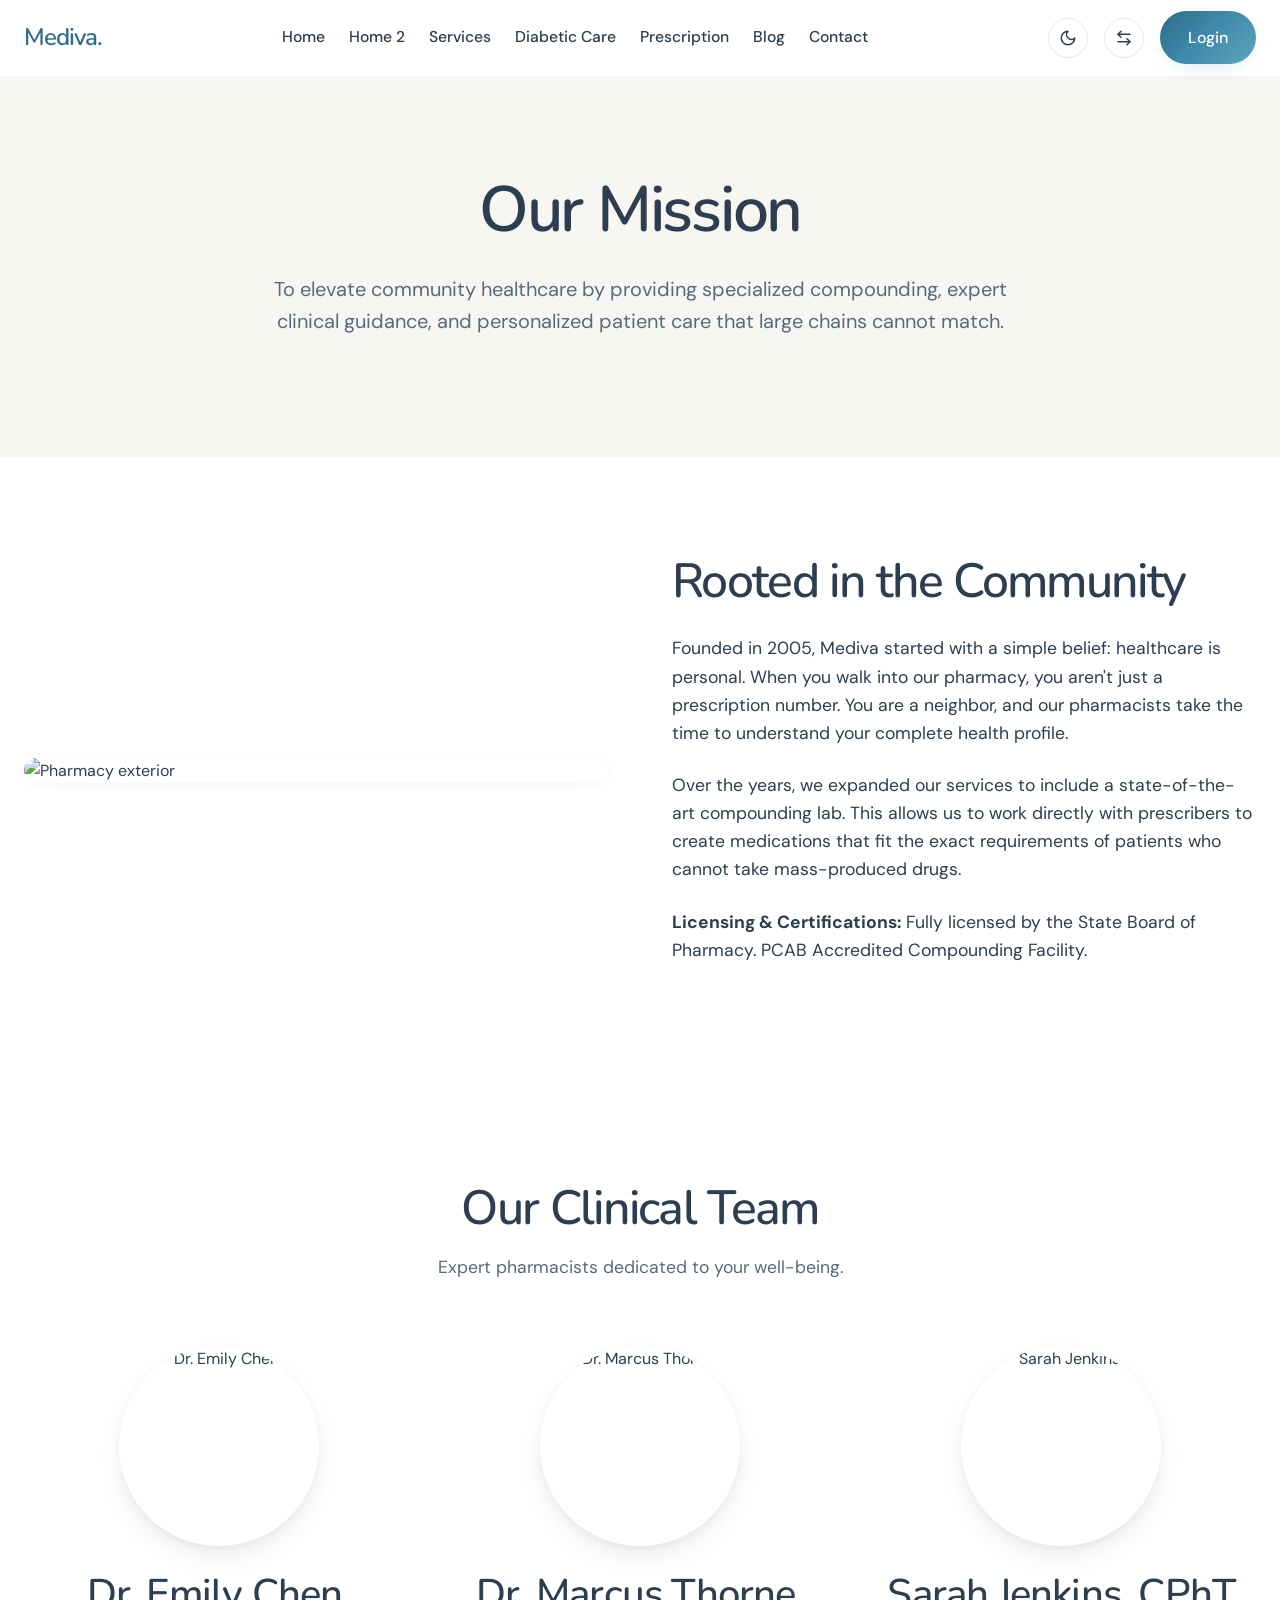
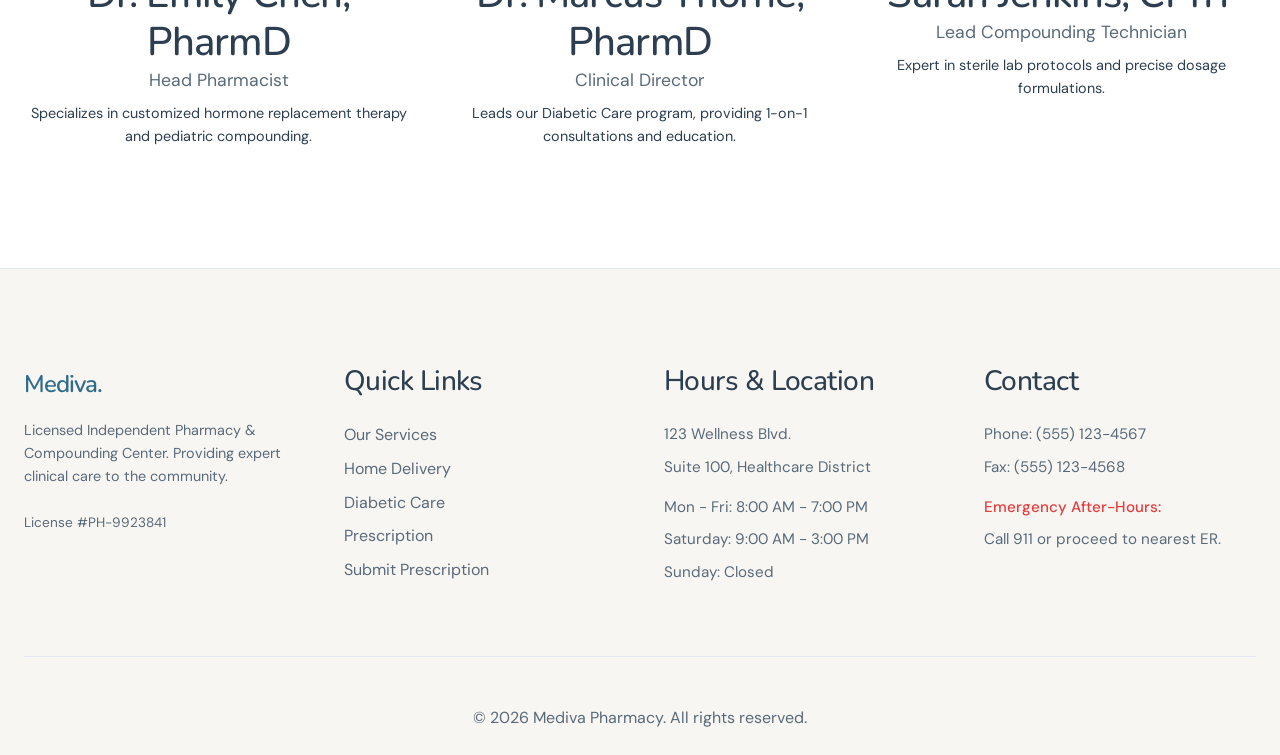
==== about.html @ 47b308e4 "first" ====
<!DOCTYPE html>
<html lang="en" dir="ltr">
<head>
  <meta charset="UTF-8">
  <meta name="viewport" content="width=device-width, initial-scale=1.0">
  <title>Mediva | About Us</title>
  <meta name="description" content="Learn about Mediva's history, our licensed compounding pharmacists, and our commitment to community healthcare.">
  
  <link rel="stylesheet" href="assets/css/style.css">
  <link rel="stylesheet" href="assets/css/rtl.css">

  <link rel="icon" type="image/png" href="assets/images/favicon.png">
</head>
<body>

  <!-- Navbar -->
  <header class="navbar">
    <div class="container nav-container">
      <a href="index.html" class="logo">Mediva.</a>
      
      <nav>
        <ul class="nav-menu">
          <li><a href="index.html" class="nav-link">Home</a></li>
          <li><a href="home2.html" class="nav-link">Home 2</a></li>
          <li><a href="services.html" class="nav-link">Services</a></li>
          <li><a href="diabetic-care.html" class="nav-link">Diabetic Care</a></li>
          <li><a href="prescription.html" class="nav-link">Prescription</a></li>
          <li><a href="blog.html" class="nav-link">Blog</a></li>
          <li><a href="contact.html" class="nav-link">Contact</a></li>
        </ul>
      </nav>

      <div class="nav-actions">
        <button class="icon-btn theme-toggle" aria-label="Toggle dark mode"></button>
        <button class="icon-btn rtl-toggle" aria-label="Toggle RTL direction">
          <svg xmlns="http://www.w3.org/2000/svg" width="24" height="24" viewBox="0 0 24 24" fill="none" stroke="currentColor" stroke-width="2" stroke-linecap="round" stroke-linejoin="round" class="lucide lucide-arrow-left-right"><path d="M8 3 4 7l4 4"/><path d="M4 7h16"/><path d="m16 21 4-4-4-4"/><path d="M20 17H4"/></svg>
        </button>
        <a href="login.html" class="btn btn-primary">Login</a>
      </div>
      
      <button class="hamburger" aria-label="Open menu">
        <span></span><span></span><span></span>
      </button>
    </div>
  </header>

  <!-- Hamburger Drawer -->
  <div class="drawer-overlay"></div>
  <aside class="drawer">
    <div class="drawer-header">
      <span class="logo">Mediva.</span>
      <button class="close-drawer" aria-label="Close menu">&times;</button>
    </div>

    <ul class="drawer-menu">
      <li><a href="index.html">Home</a></li>
      <li><a href="home2.html">Home 2</a></li>
      <li><a href="services.html">Services</a></li>
      <li><a href="diabetic-care.html">Diabetic Care</a></li>
      <li><a href="prescription.html">Prescription</a></li>
      <li><a href="blog.html">Blog</a></li>
      <li><a href="contact.html">Contact</a></li>
    </ul>

    <div class="drawer-actions">
      <a href="login.html" class="btn btn-primary" style="width: 100%;">Login</a>
      <div class="drawer-toggles" style="justify-content: center;">
        <button class="icon-btn theme-toggle" aria-label="Toggle dark mode"></button>
        <button class="icon-btn rtl-toggle" aria-label="Toggle RTL direction">
          <svg xmlns="http://www.w3.org/2000/svg" width="24" height="24" viewBox="0 0 24 24" fill="none"
            stroke="currentColor" stroke-width="2" stroke-linecap="round" stroke-linejoin="round"
            class="lucide lucide-arrow-left-right">
            <path d="M8 3 4 7l4 4" />
            <path d="M4 7h16" />
            <path d="m16 21 4-4-4-4" />
            <path d="M20 17H4" />
          </svg>
        </button>
      </div>
    </div>
  </aside>

  <!-- Main Content -->
  <main>
    <!-- Hero -->
    <section style="background-color: var(--surface-color);">
      <div class="container text-center" style="max-width: 800px; margin: 0 auto; text-align: center;">
        <h1 style="margin-bottom: 1.5rem;">Our Mission</h1>
        <p style="font-size: var(--text-lead); color: var(--text-secondary);">To elevate community healthcare by providing specialized compounding, expert clinical guidance, and personalized patient care that large chains cannot match.</p>
      </div>
    </section>

    <!-- Story -->
    <section class="container">
      <div style="display: grid; grid-template-columns: repeat(auto-fit, minmax(300px, 1fr)); gap: 4rem; align-items: center;">
        <img src="https://images.unsplash.com/photo-1585435557343-3b092031a831?ixlib=rb-4.0.3&auto=format&fit=crop&w=800&q=80" alt="Pharmacy exterior" style="border-radius: var(--border-radius); box-shadow: var(--shadow-soft);">
        <div>
          <h2 style="margin-bottom: 1.5rem;">Rooted in the Community</h2>
          <p>Founded in 2005, Mediva started with a simple belief: healthcare is personal. When you walk into our pharmacy, you aren't just a prescription number. You are a neighbor, and our pharmacists take the time to understand your complete health profile.</p>
          <p>Over the years, we expanded our services to include a state-of-the-art compounding lab. This allows us to work directly with prescribers to create medications that fit the exact requirements of patients who cannot take mass-produced drugs.</p>
          <p><strong>Licensing & Certifications:</strong> Fully licensed by the State Board of Pharmacy. PCAB Accredited Compounding Facility.</p>
        </div>
      </div>
    </section>

    <!-- Team -->
    <section class="container">
      <div class="section-header">
        <h2>Our Clinical Team</h2>
        <p>Expert pharmacists dedicated to your well-being.</p>
      </div>
      
      <div style="display: grid; grid-template-columns: repeat(auto-fit, minmax(250px, 1fr)); gap: 2rem;">
        <div style="text-align: center;">
          <img src="https://images.unsplash.com/photo-1559839734-2b71ea197ec2?ixlib=rb-4.0.3&auto=format&fit=crop&w=400&h=400&q=80" alt="Dr. Emily Chen" style="border-radius: 50%; width: 200px; height: 200px; object-fit: cover; margin: 0 auto 1.5rem; box-shadow: var(--shadow-soft);">
          <h3>Dr. Emily Chen, PharmD</h3>
          <p style="color: var(--text-secondary); margin-bottom: 0.5rem;">Head Pharmacist</p>
          <p style="font-size: 0.9rem;">Specializes in customized hormone replacement therapy and pediatric compounding.</p>
        </div>
        <div style="text-align: center;">
          <img src="https://images.unsplash.com/photo-1622253692010-333f2da6031d?ixlib=rb-4.0.3&auto=format&fit=crop&w=400&h=400&q=80" alt="Dr. Marcus Thorne" style="border-radius: 50%; width: 200px; height: 200px; object-fit: cover; margin: 0 auto 1.5rem; box-shadow: var(--shadow-soft);">
          <h3>Dr. Marcus Thorne, PharmD</h3>
          <p style="color: var(--text-secondary); margin-bottom: 0.5rem;">Clinical Director</p>
          <p style="font-size: 0.9rem;">Leads our Diabetic Care program, providing 1-on-1 consultations and education.</p>
        </div>
        <div style="text-align: center;">
          <img src="https://images.unsplash.com/photo-1594824436998-d70d2446a489?ixlib=rb-4.0.3&auto=format&fit=crop&w=400&h=400&q=80" alt="Sarah Jenkins" style="border-radius: 50%; width: 200px; height: 200px; object-fit: cover; margin: 0 auto 1.5rem; box-shadow: var(--shadow-soft);">
          <h3>Sarah Jenkins, CPhT</h3>
          <p style="color: var(--text-secondary); margin-bottom: 0.5rem;">Lead Compounding Technician</p>
          <p style="font-size: 0.9rem;">Expert in sterile lab protocols and precise dosage formulations.</p>
        </div>
      </div>
    </section>
  </main>

  <!-- Footer -->
  <footer class="footer">
    <div class="container">
      <div class="footer-grid">
        <div class="footer-col">
          <a href="index.html" class="logo" style="display: block; margin-bottom: 1rem;">Mediva.</a>
          <p style="font-size: 0.9rem; color: var(--text-secondary);">Licensed Independent Pharmacy & Compounding Center. Providing expert clinical care to the community.</p>
          <p style="font-size: 0.85rem; margin-top: 1rem; color: var(--text-secondary);">License #PH-9923841</p>
        </div>
        <div class="footer-col">
          <h4>Quick Links</h4>
          <ul class="footer-links">
            <li><a href="services.html">Our Services</a></li>
            <li><a href="prescription.html#delivery">Home Delivery</a></li>
            <li><a href="diabetic-care.html">Diabetic Care</a></li>
      <li><a href="prescription.html">Prescription</a></li>
            <li><a href="prescription.html">Submit Prescription</a></li>
          </ul>
        </div>
        <div class="footer-col">
          <h4>Hours & Location</h4>
          <ul class="footer-links" style="color: var(--text-secondary); font-size: 0.95rem;">
            <li>123 Wellness Blvd.</li>
            <li>Suite 100, Healthcare District</li>
            <li style="margin-top: 1rem;">Mon - Fri: 8:00 AM - 7:00 PM</li>
            <li>Saturday: 9:00 AM - 3:00 PM</li>
            <li>Sunday: Closed</li>
          </ul>
        </div>
        <div class="footer-col">
          <h4>Contact</h4>
          <ul class="footer-links" style="color: var(--text-secondary); font-size: 0.95rem;">
            <li>Phone: (555) 123-4567</li>
            <li>Fax: (555) 123-4568</li>
            <li style="margin-top: 1rem; color: var(--error-color); font-weight: 500;">Emergency After-Hours:</li>
            <li>Call 911 or proceed to nearest ER.</li>
          </ul>
        </div>
      </div>
      <div class="footer-bottom">
        &copy; 2026 Mediva Pharmacy. All rights reserved.
      </div>
    </div>
  </footer>

  <script src="assets/js/main.js"></script>
</body>
</html>
---- assets/css/style.css ----
@import url('https://fonts.googleapis.com/css2?family=DM+Sans:opsz,wght@9..40,400;9..40,430;9..40,500&family=Nunito:wght@400;500;520;540;580&display=swap');

:root {
  /* Colors - Soft Pastel Clinical */
  --primary-color: #2F6B8A; /* Muted Trust Blue */
  --primary-hover: #22516A;
  --secondary-color: #F8F6F2; /* Warm Off-White / Cream */
  --accent-color: #DE7B6B; /* Coral Accent */
  --accent-hover: #C56557;
  
  --bg-color: #FFFFFF;
  --surface-color: #F8F6F2;
  --text-primary: #2C3E50;
  --text-secondary: #596A7A;
  --border-color: #E2E8F0;
  
  --success-color: #38A169;
  --error-color: #E53E3E;

  /* Typography */
  --font-heading: 'Nunito', sans-serif;
  --font-body: 'DM Sans', sans-serif;
  
  --text-h1: 4.5rem;
  --text-h2: 3.5rem;
  --text-h3: 2.5rem;
  --text-h4: 1.75rem;
  --text-body: 1.1rem;
  --text-lead: 1.25rem;
  --text-small: 0.875rem;

  --weight-h1: 580;
  --weight-h2: 540;
  --weight-h3: 520;
  --weight-h4: 500;
  --weight-body: 400;
  --weight-bold: 500;

  /* Spacing */
  --spacing-1: 0.25rem; /* 4px */
  --spacing-2: 0.5rem;  /* 8px */
  --spacing-3: 1rem;    /* 16px */
  --spacing-4: 1.5rem;  /* 24px */
  --spacing-5: 2rem;    /* 32px */
  --spacing-6: 3rem;    /* 48px */
  --spacing-8: 4rem;    /* 64px */
  --spacing-12: 6rem;   /* 96px */

  /* UI Elements */
  --border-radius: 16px; /* Soft radius */
  --shadow-soft: 0 4px 24px rgba(47, 107, 138, 0.08);
  --shadow-hover: 0 8px 32px rgba(47, 107, 138, 0.12);
  --transition: all 0.3s ease;
}

/* Dark Mode */
[data-theme="dark"] {
  --bg-color: #121A22; /* Deep Desaturated Navy */
  --surface-color: #1B2633;
  --text-primary: #E2E8F0;
  --text-secondary: #94A3B8;
  --border-color: #2D3748;
  --shadow-soft: 0 4px 24px rgba(0, 0, 0, 0.2);
  --shadow-hover: 0 8px 32px rgba(0, 0, 0, 0.4);
}

/* Base Styles */
* {
  margin: 0;
  padding: 0;
  box-sizing: border-box;
}

body {
  font-family: var(--font-body);
  background-color: var(--bg-color);
  color: var(--text-primary);
  line-height: 1.6;
  font-weight: var(--weight-body);
  transition: background-color 0.3s ease, color 0.3s ease;
  overflow-x: hidden;
}

h1, h2, h3, h4, h5, h6 {
  font-family: var(--font-heading);
  color: var(--text-primary);
  line-height: 1.2;
  letter-spacing: -0.02em;
}

h1 { font-size: var(--text-h1); font-weight: var(--weight-h1); }
h2 { font-size: var(--text-h2); font-weight: var(--weight-h2); }
h3 { font-size: var(--text-h3); font-weight: var(--weight-h3); }
h4 { font-size: var(--text-h4); font-weight: var(--weight-h4); }

p { font-size: var(--text-body); margin-bottom: var(--spacing-4); }
a { color: var(--primary-color); text-decoration: none; transition: var(--transition); }
a:hover { color: var(--primary-hover); }

img { max-width: 100%; height: auto; display: block; border-radius: var(--border-radius); }

/* Layout & Containers */
.container {
  max-width: 1280px;
  margin: 0 auto;
  padding-inline: var(--spacing-4);
}

section {
  padding: var(--spacing-12) 0;
}

.surface-band {
  background-color: var(--surface-color);
}

/* Section Headings */
.section-header {
  text-align: center;
  margin-bottom: var(--spacing-8);
  max-width: 800px;
  margin-inline: auto;
}

.section-header h2 { margin-bottom: var(--spacing-3); }
.section-header p { color: var(--text-secondary); text-align: center; }

/* Buttons */
.btn {
  display: inline-flex;
  align-items: center;
  justify-content: center;
  padding: 0.75rem 1.5rem;
  border-radius: var(--border-radius);
  font-family: var(--font-body);
  font-weight: var(--weight-bold);
  font-size: 1rem;
  cursor: pointer;
  transition: var(--transition);
  border: none;
  gap: 0.5rem;
  text-decoration: none;
}

.btn-primary {
  background-color: var(--primary-color);
  color: #FFFFFF;
}
.btn-primary:hover {
  background-color: var(--primary-hover);
  color: #FFFFFF;
  transform: translateY(-2px);
}

.btn-accent {
  background-color: var(--accent-color);
  color: #FFFFFF;
}
.btn-accent:hover {
  background-color: var(--accent-hover);
  color: #FFFFFF;
  transform: translateY(-2px);
}

.btn-outline {
  background-color: transparent;
  color: var(--primary-color);
  border: 2px solid var(--primary-color);
}
.btn-outline:hover {
  background-color: var(--primary-color);
  color: #FFFFFF;
}

/* Navbar */
.navbar {
  position: fixed;
  top: 0;
  left: 0;
  right: 0;
  height: 80px;
  background-color: rgba(255, 255, 255, 0.9);
  backdrop-filter: blur(10px);
  z-index: 1000;
  border-bottom: 1px solid var(--border-color);
  transition: var(--transition);
}

[data-theme="dark"] .navbar {
  background-color: rgba(18, 26, 34, 0.9);
}

.nav-container {
  display: flex;
  justify-content: space-between;
  align-items: center;
  height: 100%;
}

.logo {
  font-family: var(--font-heading);
  font-size: 1.5rem;
  font-weight: var(--weight-h1);
  color: var(--primary-color);
}

.nav-menu {
  display: flex;
  align-items: center;
  gap: var(--spacing-4);
  list-style: none;
}

.nav-link {
  color: var(--text-primary);
  font-weight: 500;
}
.nav-link.active, .nav-link:hover {
  color: var(--primary-color);
}

.nav-actions {
  display: flex;
  align-items: center;
  gap: var(--spacing-3);
}

.icon-btn {
  background: none;
  border: none;
  color: var(--text-primary);
  font-size: 1.25rem;
  cursor: pointer;
  padding: 0.5rem;
  display: flex;
  align-items: center;
  justify-content: center;
  border-radius: 50%;
  transition: var(--transition);
}
.icon-btn:hover {
  background-color: var(--surface-color);
}

.hamburger {
  display: none;
  flex-direction: column;
  gap: 5px;
  cursor: pointer;
  background: none;
  border: none;
  padding: 0.5rem;
}
.hamburger span {
  width: 25px;
  height: 3px;
  background-color: var(--text-primary);
  transition: var(--transition);
}

/* Hamburger Drawer Overlay */
.drawer-overlay {
  position: fixed;
  top: 0;
  left: 0;
  right: 0;
  bottom: 0;
  background: rgba(0, 0, 0, 0.5);
  z-index: 1001;
  opacity: 0;
  visibility: hidden;
  transition: var(--transition);
}

.drawer {
  position: fixed;
  top: 0;
  right: -100%;
  width: 320px;
  height: 100vh;
  background-color: var(--bg-color);
  z-index: 1002;
  transition: right 0.3s ease;
  padding: var(--spacing-6) var(--spacing-4);
  display: flex;
  flex-direction: column;
  overflow-y: auto;
}

.drawer.open { right: 0; }
.drawer-overlay.open { opacity: 1; visibility: visible; }
.drawer-header {
  display: flex;
  justify-content: space-between;
  align-items: center;
  margin-bottom: var(--spacing-6);
}
.close-drawer {
  background: none;
  border: none;
  font-size: 1.5rem;
  color: var(--text-primary);
  cursor: pointer;
}

.drawer-menu {
  list-style: none;
  display: flex;
  flex-direction: column;
  gap: var(--spacing-2);
  margin-bottom: var(--spacing-6);
}
.drawer-menu li a {
  display: block;
  padding: var(--spacing-3) 0;
  font-size: 1.1rem;
  font-weight: 500;
  color: var(--text-primary);
  transition: var(--transition);
}
.drawer-menu li a.active {
  color: var(--primary-color);
  font-weight: 600;
  padding-inline-start: var(--spacing-3);
  border-inline-start: 3px solid var(--primary-color);
}
.drawer-actions {
  display: flex;
  flex-direction: column;
  gap: var(--spacing-3);
  margin-top: auto;
}
.drawer-toggles {
  display: flex;
  gap: var(--spacing-2);
  margin-bottom: var(--spacing-4);
}

/* Cards */
.card-grid {
  display: grid;
  grid-template-columns: repeat(auto-fit, minmax(280px, 1fr));
  gap: var(--spacing-6);
}

.card {
  background-color: var(--surface-color);
  border-radius: var(--border-radius);
  padding: var(--spacing-6);
  display: flex;
  flex-direction: column;
  align-items: center;
  text-align: center;
  box-shadow: var(--shadow-soft);
  transition: var(--transition);
  height: 100%;
}
.card:hover {
  box-shadow: var(--shadow-hover);
  transform: translateY(-5px);
}
.card-icon {
  font-size: 3rem;
  color: var(--primary-color);
  margin-bottom: var(--spacing-4);
}
.card h3 { margin-bottom: var(--spacing-2); }
.card p { flex-grow: 1; color: var(--text-secondary); }

/* Forms */
.form-group { margin-bottom: var(--spacing-4); }
.form-label {
  display: block;
  margin-bottom: var(--spacing-2);
  font-weight: 500;
}
.form-control {
  width: 100%;
  padding: 0.75rem 1rem;
  border: 1px solid var(--border-color);
  border-radius: var(--border-radius);
  background-color: var(--bg-color);
  color: var(--text-primary);
  font-family: var(--font-body);
  transition: var(--transition);
}
.form-control:focus {
  outline: none;
  border-color: var(--primary-color);
  box-shadow: 0 0 0 3px rgba(47, 107, 138, 0.1);
}
.form-error {
  color: var(--error-color);
  font-size: 0.875rem;
  margin-top: 0.25rem;
  display: none;
}
.form-control.error { border-color: var(--error-color); }
.form-control.error + .form-error { display: block; }
.form-control.success { border-color: var(--success-color); }

/* Main Content Adjust for fixed nav */
main { padding-top: 80px; }

/* Footer */
.footer {
  background-color: var(--surface-color);
  padding: var(--spacing-12) 0 var(--spacing-4);
  border-top: 1px solid var(--border-color);
}
.footer-grid {
  display: grid;
  grid-template-columns: repeat(auto-fit, minmax(200px, 1fr));
  gap: var(--spacing-6);
  margin-bottom: var(--spacing-8);
}
.footer-col h4 { margin-bottom: var(--spacing-4); }
.footer-links { list-style: none; }
.footer-links li { margin-bottom: var(--spacing-2); }
.footer-links a { color: var(--text-secondary); }
.footer-links a:hover { color: var(--primary-color); }
.footer-bottom {
  text-align: center;
  padding-top: var(--spacing-6);
  border-top: 1px solid var(--border-color);
  color: var(--text-secondary);
}

/* Auth Layout */
.auth-page {
  display: flex;
  align-items: center;
  justify-content: center;
  min-height: 100vh;
  padding: var(--spacing-4);
  background-color: var(--surface-color);
}
.auth-container {
  background-color: var(--bg-color);
  padding: var(--spacing-8);
  border-radius: var(--border-radius);
  box-shadow: var(--shadow-soft);
  width: 100%;
  max-width: 480px;
  text-align: center;
}
.auth-container h1 { margin-bottom: var(--spacing-6); }
.social-login { margin-top: var(--spacing-6); display: flex; flex-direction: column; gap: var(--spacing-3); }

/* Specific Components */
.hero-section {
  min-height: 80vh;
  display: flex;
  align-items: center;
  position: relative;
  overflow: hidden;
}
.hero-content {
  max-width: 600px;
  z-index: 10;
  position: relative;
  margin-inline: auto;
  text-align: center;
}
.hero-content h1 {
  margin-bottom: var(--spacing-4);
  animation: slideUp 0.8s ease backwards;
}
.hero-content p {
  font-size: var(--text-lead);
  color: var(--text-secondary);
  animation: slideUp 0.8s ease 0.2s backwards;
}
.hero-actions {
  display: flex;
  gap: var(--spacing-4);
  margin-top: var(--spacing-6);
  animation: slideUp 0.8s ease 0.4s backwards;
  justify-content: center;
}
.hero-image {
  position: absolute;
  right: 0;
  top: 0;
  width: 100%;
  height: 100%;
  object-fit: cover;
  opacity: 0.15;
  mask-image: none;
  -webkit-mask-image: none;
}

.about-grid {
  display: grid;
  grid-template-columns: repeat(auto-fit, minmax(300px, 1fr));
  gap: 4rem;
  align-items: center;
}
.about-text {
  text-align: center;
  max-width: 680px;
  margin-inline: auto;
}

@keyframes slideUp {
  from { transform: translateY(30px); opacity: 0; }
  to { transform: translateY(0); opacity: 1; }
}

/* Responsive Breakpoints */
@media (max-width: 1440px) {
  :root {
    --text-h1: 4rem;
    --text-h2: 3rem;
  }
}

@media (max-width: 1024px) {
  :root {
    --text-h1: 3.5rem;
    --text-h2: 2.5rem;
  }
  .nav-menu, .nav-actions { display: none; }
  .hamburger { display: flex; }
  .footer-grid { grid-template-columns: repeat(2, 1fr); }
}

@media (max-width: 768px) {
  :root {
    --text-h1: 2.5rem;
    --text-h2: 2rem;
    --spacing-12: 4rem;
  }
  .hero-section {
    flex-direction: column;
    min-height: auto;
    padding-bottom: var(--spacing-8);
  }
  .hero-image {
    position: relative;
    width: 100%;
    height: auto;
    aspect-ratio: 16/9;
    opacity: 1;
    margin-top: var(--spacing-6);
    border-radius: var(--radius-lg);
    box-shadow: var(--shadow-md);
  }
  .hero-actions { flex-direction: column; width: 100%; }
  .hero-actions .btn { width: 100%; }
  .footer-grid { grid-template-columns: 1fr; text-align: center; }

  /* About section stacked ordering: text first, image below */
  .about-grid {
    grid-template-columns: 1fr;
    gap: var(--spacing-6);
  }
  .about-image {
    order: 2;
  }
  .about-text {
    order: 1;
  }
}

@media (max-width: 360px) {
  .drawer { width: 100%; }
}

/* ==========================================================================
   PREMIUM LAYER
   Refined tokens, depth, motion and interactive components.
   ========================================================================== */

:root {
  --primary-soft: rgba(47, 107, 138, 0.08);
  --primary-glow: rgba(47, 107, 138, 0.18);
  --accent-soft: rgba(222, 123, 107, 0.12);

  --gradient-brand: linear-gradient(135deg, #2F6B8A 0%, #3E88A8 45%, #5AA6C0 100%);
  --gradient-accent: linear-gradient(135deg, #DE7B6B 0%, #E9A18F 100%);
  --gradient-sheen: linear-gradient(120deg, rgba(255,255,255,0) 25%, rgba(255,255,255,0.35) 50%, rgba(255,255,255,0) 75%);

  --shadow-xs: 0 1px 2px rgba(16, 34, 46, 0.04);
  --shadow-sm: 0 2px 8px rgba(16, 34, 46, 0.05), 0 1px 2px rgba(16, 34, 46, 0.04);
  --shadow-md: 0 12px 32px -12px rgba(16, 34, 46, 0.16), 0 2px 8px rgba(16, 34, 46, 0.04);
  --shadow-lg: 0 32px 64px -24px rgba(16, 34, 46, 0.24), 0 4px 12px rgba(16, 34, 46, 0.05);
  --shadow-ring: inset 0 0 0 1px rgba(16, 34, 46, 0.06);

  --radius-sm: 10px;
  --radius-md: 16px;
  --radius-lg: 24px;
  --radius-xl: 32px;

  --ease-out: cubic-bezier(0.16, 1, 0.3, 1);
  --ease-soft: cubic-bezier(0.4, 0, 0.2, 1);

  --shadow-soft: var(--shadow-md);
  --shadow-hover: var(--shadow-lg);
}

[data-theme="dark"] {
  --primary-color: #6FB4D4;
  --primary-hover: #8CC7E2;
  --primary-soft: rgba(111, 180, 212, 0.10);
  --primary-glow: rgba(111, 180, 212, 0.22);
  --accent-color: #EE9382;
  --accent-hover: #F3AC9E;
  --accent-soft: rgba(238, 147, 130, 0.14);
  --gradient-brand: linear-gradient(135deg, #1D4A63 0%, #2F6B8A 50%, #3E88A8 100%);
  --shadow-xs: 0 1px 2px rgba(0, 0, 0, 0.3);
  --shadow-sm: 0 2px 8px rgba(0, 0, 0, 0.35);
  --shadow-md: 0 12px 32px -12px rgba(0, 0, 0, 0.6), 0 2px 8px rgba(0, 0, 0, 0.3);
  --shadow-lg: 0 32px 64px -24px rgba(0, 0, 0, 0.75), 0 4px 12px rgba(0, 0, 0, 0.35);
  --shadow-ring: inset 0 0 0 1px rgba(255, 255, 255, 0.06);
}

html { scroll-behavior: smooth; scroll-padding-top: 100px; }

body {
  -webkit-font-smoothing: antialiased;
  -moz-osx-font-smoothing: grayscale;
  text-rendering: optimizeLegibility;
}

h1, h2 { letter-spacing: -0.035em; }
h3, h4 { letter-spacing: -0.02em; }

::selection { background: var(--primary-color); color: #fff; }

:focus-visible {
  outline: 2px solid var(--primary-color);
  outline-offset: 3px;
  border-radius: 4px;
}

/* Eyebrow label above headings */
.eyebrow {
  display: inline-flex;
  align-items: center;
  gap: 0.5rem;
  padding: 0.4rem 0.9rem;
  border-radius: 999px;
  background: var(--primary-soft);
  color: var(--primary-color);
  font-size: 0.8rem;
  font-weight: 600;
  letter-spacing: 0.08em;
  text-transform: uppercase;
  margin-bottom: var(--spacing-4);
}
.eyebrow::before {
  content: '';
  width: 6px;
  height: 6px;
  border-radius: 50%;
  background: currentColor;
}

/* Premium buttons */
.btn {
  position: relative;
  overflow: hidden;
  border-radius: 999px;
  padding: 0.85rem 1.75rem;
  letter-spacing: -0.01em;
  isolation: isolate;
  transition: transform 0.4s var(--ease-out), box-shadow 0.4s var(--ease-out),
              background-color 0.3s var(--ease-soft), color 0.3s var(--ease-soft);
}
.btn::after {
  content: '';
  position: absolute;
  inset: 0;
  background: var(--gradient-sheen);
  transform: translateX(-120%);
  transition: transform 0.7s var(--ease-out);
  z-index: -1;
  pointer-events: none;
}
.btn:hover::after { transform: translateX(120%); }

.btn-primary {
  background-image: var(--gradient-brand);
  box-shadow: 0 8px 20px -8px var(--primary-glow);
}
.btn-primary:hover {
  transform: translateY(-3px);
  box-shadow: 0 16px 32px -12px var(--primary-glow);
}
.btn-accent {
  background-image: var(--gradient-accent);
  box-shadow: 0 8px 20px -8px rgba(222, 123, 107, 0.45);
}
.btn-accent:hover {
  transform: translateY(-3px);
  box-shadow: 0 16px 32px -12px rgba(222, 123, 107, 0.5);
}
.btn-outline {
  border-width: 1.5px;
  backdrop-filter: blur(8px);
}
.btn-outline:hover { transform: translateY(-3px); box-shadow: var(--shadow-md); }

/* Navbar refinement */
.navbar {
  height: 76px;
  background-color: rgba(255, 255, 255, 0.72);
  backdrop-filter: blur(18px) saturate(180%);
  -webkit-backdrop-filter: blur(18px) saturate(180%);
  border-bottom: 1px solid transparent;
  transition: background-color 0.35s var(--ease-soft), box-shadow 0.35s var(--ease-soft),
              border-color 0.35s var(--ease-soft);
}
[data-theme="dark"] .navbar { background-color: rgba(18, 26, 34, 0.7); }
.navbar.scrolled {
  border-bottom-color: var(--border-color);
  box-shadow: var(--shadow-sm);
}
.logo { letter-spacing: -0.04em; }

.nav-link {
  position: relative;
  padding: 0.4rem 0;
  font-size: 0.98rem;
}
.nav-link::after {
  content: '';
  position: absolute;
  left: 0;
  bottom: 0;
  width: 100%;
  height: 2px;
  border-radius: 2px;
  background: var(--gradient-brand);
  transform: scaleX(0);
  transform-origin: right;
  transition: transform 0.4s var(--ease-out);
}
.nav-link:hover::after, .nav-link.active::after {
  transform: scaleX(1);
  transform-origin: left;
}

.icon-btn {
  border: 1px solid var(--border-color);
  width: 40px;
  height: 40px;
  padding: 0;
}
.icon-btn:hover {
  background-color: var(--primary-soft);
  color: var(--primary-color);
  transform: translateY(-2px);
}
.icon-btn svg { width: 18px; height: 18px; }

/* Card refinement */
.card {
  position: relative;
  overflow: hidden;
  border-radius: var(--radius-lg);
  background-color: var(--bg-color);
  box-shadow: var(--shadow-sm), var(--shadow-ring);
  transition: transform 0.5s var(--ease-out), box-shadow 0.5s var(--ease-out);
}
.card::before {
  content: '';
  position: absolute;
  inset: 0;
  background: radial-gradient(600px circle at var(--mx, 50%) var(--my, 0%), var(--primary-soft), transparent 45%);
  opacity: 0;
  transition: opacity 0.4s var(--ease-soft);
  pointer-events: none;
}
.card:hover::before { opacity: 1; }
.card:hover {
  transform: translateY(-8px);
  box-shadow: var(--shadow-lg), var(--shadow-ring);
}
.card-icon {
  display: grid;
  place-items: center;
  width: 68px;
  height: 68px;
  border-radius: 20px;
  background: var(--primary-soft);
  color: var(--primary-color);
  transition: transform 0.5s var(--ease-out), background-color 0.4s var(--ease-soft);
}
.card-icon svg { width: 30px; height: 30px; }
.card:hover .card-icon {
  transform: scale(1.08) rotate(-4deg);
  background: var(--gradient-brand);
  color: #fff;
}

/* Form refinement */
.form-control {
  border-radius: var(--radius-sm);
  border-width: 1.5px;
  padding: 0.85rem 1rem;
  font-size: 1rem;
}
.form-control:focus {
  box-shadow: 0 0 0 4px var(--primary-soft);
}
.form-label { font-size: 0.9rem; letter-spacing: 0.01em; }

/* Scroll reveal */
[data-reveal] {
  opacity: 0;
  transform: translateY(28px);
  transition: opacity 0.8s var(--ease-out), transform 0.8s var(--ease-out);
  transition-delay: var(--reveal-delay, 0ms);
  will-change: opacity, transform;
}
[data-reveal].revealed { opacity: 1; transform: none; }

@media (prefers-reduced-motion: reduce) {
  html { scroll-behavior: auto; }
  [data-reveal] { opacity: 1; transform: none; transition: none; }
  *, *::before, *::after {
    animation-duration: 0.01ms !important;
    transition-duration: 0.01ms !important;
  }
}

/* --------------------------------------------------------------------------
   Hero — premium ambient treatment
   -------------------------------------------------------------------------- */
.hero-section {
  min-height: min(92vh, 900px);
  background: radial-gradient(1200px 600px at 15% -10%, var(--primary-soft), transparent 60%),
              radial-gradient(900px 500px at 90% 10%, var(--accent-soft), transparent 55%);
}
.hero-section .hero-content h1 { letter-spacing: -0.04em; }
.hero-image {
  border-radius: 0;
  width: 46%;
  opacity: 0.95;
  /* Fade the photo out before it reaches the headline column, and soften the
     bottom edge so it dissolves into the section rather than cutting off. */
  mask-image: linear-gradient(to left, rgba(0,0,0,1) 34%, rgba(0,0,0,0) 88%),
              linear-gradient(to top, rgba(0,0,0,0) 0%, rgba(0,0,0,1) 16%);
  -webkit-mask-image: linear-gradient(to left, rgba(0,0,0,1) 34%, rgba(0,0,0,0) 88%),
                      linear-gradient(to top, rgba(0,0,0,0) 0%, rgba(0,0,0,1) 16%);
  mask-composite: intersect;
  -webkit-mask-composite: source-in;
}

/* Full-bleed hero variant (home2) */
.hero-cover {
  background-size: cover;
  background-position: center;
  position: relative;
  justify-content: center;
  text-align: center;
}
.hero-veil {
  position: absolute;
  inset: 0;
  background: linear-gradient(180deg,
      rgba(255, 255, 255, 0.94) 0%,
      rgba(255, 255, 255, 0.82) 55%,
      rgba(255, 255, 255, 0.96) 100%);
  backdrop-filter: blur(2px);
}
[data-theme="dark"] .hero-veil {
  background: linear-gradient(180deg,
      rgba(18, 26, 34, 0.94) 0%,
      rgba(18, 26, 34, 0.8) 55%,
      rgba(18, 26, 34, 0.97) 100%);
}

/* --------------------------------------------------------------------------
   Vertical rhythm
   Every full-width band gets the same top/bottom padding, so sections can't
   end up flush against each other. Bands built from a plain <div> or given a
   one-off inline padding opt in with .section-pad instead.
   -------------------------------------------------------------------------- */
main { padding-top: 76px; } /* matches the fixed navbar height */
/* Centred auth/404 layouts aren't offset by the fixed navbar. Scoped away from
   .auth-container so the card keeps its own top padding. */
.auth-page main:not(.auth-container) { padding-top: 0; }

section,
.section-pad { padding-block: var(--spacing-12); }

/* Hero bands manage their own height via min-height. */
.hero-section { padding-block: var(--spacing-8); }

/* Four service cards should sit on one row on desktop rather than orphaning */
.card-grid { grid-template-columns: repeat(auto-fit, minmax(min(100%, 250px), 1fr)); }
.card { padding: var(--spacing-5); }

.hero-content { max-width: 640px; }

/* Trust strip below hero */
.trust-strip.centered { justify-content: center; }
.trust-strip { gap: var(--spacing-4) var(--spacing-5); }
.trust-item { flex-direction: column; gap: 0; }
.trust-strip.centered .trust-item { align-items: center; }
.trust-strip {
  display: flex;
  flex-wrap: wrap;
  gap: var(--spacing-5);
  margin-top: var(--spacing-6);
  padding-top: var(--spacing-5);
  border-top: 1px solid var(--border-color);
}
.trust-item {
  display: flex;
  align-items: baseline;
  gap: 0.5rem;
}
.trust-item strong {
  font-family: var(--font-heading);
  font-size: 1.6rem;
  font-weight: 580;
  color: var(--primary-color);
  letter-spacing: -0.03em;
}
.trust-item span { font-size: 0.9rem; color: var(--text-secondary); }

/* --------------------------------------------------------------------------
   Interactive Showcase (tabbed, with images)
   -------------------------------------------------------------------------- */
.showcase {
  display: grid;
  grid-template-columns: minmax(0, 0.85fr) minmax(0, 1.15fr);
  gap: var(--spacing-8);
  align-items: center;
}

.showcase-tabs {
  display: flex;
  flex-direction: column;
  gap: var(--spacing-2);
}

.showcase-tab {
  position: relative;
  display: flex;
  gap: var(--spacing-3);
  align-items: flex-start;
  width: 100%;
  text-align: left;
  padding: var(--spacing-4);
  border: 1px solid transparent;
  border-radius: var(--radius-md);
  background: transparent;
  color: var(--text-primary);
  font-family: var(--font-body);
  cursor: pointer;
  transition: background-color 0.4s var(--ease-soft), border-color 0.4s var(--ease-soft),
              transform 0.4s var(--ease-out);
}
.showcase-tab:hover { background: var(--surface-color); transform: translateX(4px); }
.showcase-tab[aria-selected="true"] {
  background: var(--bg-color);
  border-color: var(--border-color);
  box-shadow: var(--shadow-md);
  transform: none;
}

.showcase-tab-icon {
  flex-shrink: 0;
  display: grid;
  place-items: center;
  width: 44px;
  height: 44px;
  border-radius: 14px;
  background: var(--primary-soft);
  color: var(--primary-color);
  transition: var(--transition);
}
.showcase-tab-icon svg { width: 22px; height: 22px; }
.showcase-tab[aria-selected="true"] .showcase-tab-icon {
  background: var(--gradient-brand);
  color: #fff;
}

.showcase-tab-title {
  font-family: var(--font-heading);
  font-size: 1.15rem;
  font-weight: var(--weight-h4);
  margin-bottom: 0.15rem;
}
.showcase-tab-desc {
  font-size: 0.92rem;
  color: var(--text-secondary);
  line-height: 1.5;
  margin: 0;
  max-height: 0;
  opacity: 0;
  overflow: hidden;
  transition: max-height 0.5s var(--ease-out), opacity 0.4s var(--ease-soft),
              margin-top 0.4s var(--ease-out);
}
.showcase-tab[aria-selected="true"] .showcase-tab-desc {
  max-height: 160px;
  opacity: 1;
  margin-top: 0.35rem;
}

/* Auto-advance progress bar */
.showcase-tab-progress {
  position: absolute;
  left: var(--spacing-4);
  right: var(--spacing-4);
  bottom: 10px;
  height: 2px;
  border-radius: 2px;
  background: var(--border-color);
  opacity: 0;
  transition: opacity 0.3s var(--ease-soft);
}
.showcase-tab[aria-selected="true"] .showcase-tab-progress { opacity: 1; }
.showcase-tab-progress i {
  display: block;
  height: 100%;
  width: 0;
  border-radius: 2px;
  background: var(--gradient-brand);
}
.showcase-tab[aria-selected="true"] .showcase-tab-progress i {
  animation: showcaseProgress var(--showcase-duration, 6000ms) linear forwards;
}
.showcase.is-paused .showcase-tab-progress i { animation-play-state: paused; }
@keyframes showcaseProgress { from { width: 0; } to { width: 100%; } }

.showcase-stage {
  position: relative;
  border-radius: var(--radius-xl);
  overflow: hidden;
  box-shadow: var(--shadow-lg);
  aspect-ratio: 4 / 3;
  background: var(--surface-color);
}
.showcase-panel {
  position: absolute;
  inset: 0;
  opacity: 0;
  visibility: hidden;
  transform: scale(1.06);
  transition: opacity 0.7s var(--ease-out), transform 1.2s var(--ease-out), visibility 0.7s;
}
.showcase-panel.active { opacity: 1; visibility: visible; transform: scale(1); }
.showcase-panel img {
  width: 100%;
  height: 100%;
  object-fit: cover;
  border-radius: 0;
}
.showcase-panel::after {
  content: '';
  position: absolute;
  inset: 0;
  background:
    linear-gradient(to top, rgba(10, 20, 28, 0.92) 0%, rgba(10, 20, 28, 0.62) 40%, rgba(10, 20, 28, 0.18) 68%, rgba(10, 20, 28, 0.05) 100%),
    linear-gradient(to bottom, rgba(10, 20, 28, 0.45) 0%, transparent 30%);
}
/* Caption sits on its own frosted plate so it stays legible over any photo */
.showcase-caption {
  position: absolute;
  left: var(--spacing-4);
  right: var(--spacing-4);
  bottom: var(--spacing-4);
  z-index: 2;
  color: #fff;
  padding: 0.9rem 1.1rem;
  border-radius: var(--radius-md);
  background: rgba(8, 18, 26, 0.55);
  backdrop-filter: blur(12px) saturate(1.15);
  -webkit-backdrop-filter: blur(12px) saturate(1.15);
  border: 1px solid rgba(255, 255, 255, 0.16);
  box-shadow: 0 8px 24px rgba(0, 0, 0, 0.28);
}
.showcase-caption h4 {
  color: #fff;
  margin-bottom: 0.3rem;
  font-size: clamp(1.05rem, 1.1rem + 0.6vw, 1.45rem);
  line-height: 1.25;
  text-shadow: 0 1px 3px rgba(0, 0, 0, 0.45);
}
.showcase-caption p {
  color: rgba(255, 255, 255, 0.92);
  font-size: clamp(0.85rem, 0.8rem + 0.25vw, 0.95rem);
  line-height: 1.5;
  margin-bottom: 0;
  text-shadow: 0 1px 3px rgba(0, 0, 0, 0.45);
  /* Keep long copy from ever growing into the badge */
  display: -webkit-box;
  -webkit-line-clamp: 3;
  line-clamp: 3;
  -webkit-box-orient: vertical;
  overflow: hidden;
}
.showcase-panel.active .showcase-caption {
  animation: slideUp 0.7s var(--ease-out) 0.15s backwards;
}
.showcase-badge {
  position: absolute;
  top: var(--spacing-4);
  inset-inline-start: var(--spacing-4);
  z-index: 2;
  padding: 0.4rem 0.85rem;
  border-radius: 999px;
  background: rgba(255, 255, 255, 0.94);
  backdrop-filter: blur(10px);
  -webkit-backdrop-filter: blur(10px);
  color: var(--primary-color);
  font-size: 0.78rem;
  font-weight: 600;
  letter-spacing: 0.06em;
  text-transform: uppercase;
  box-shadow: 0 4px 14px rgba(0, 0, 0, 0.18);
}

@media (max-width: 900px) {
  .showcase { grid-template-columns: 1fr; gap: var(--spacing-6); }
  /* Taller stage on narrow screens so the caption plate never rides up
     into the badge the way a 16/10 crop forced it to. */
  .showcase-stage { aspect-ratio: 4 / 3; order: -1; }
}

@media (max-width: 600px) {
  .showcase-stage { aspect-ratio: 4 / 5; min-height: 380px; }
  .showcase-caption {
    left: 0.75rem;
    right: 0.75rem;
    bottom: 0.75rem;
    padding: 0.8rem 0.9rem;
  }
  .showcase-caption p { -webkit-line-clamp: 4; line-clamp: 4; }
  .showcase-badge {
    top: 0.75rem;
    inset-inline-start: 0.75rem;
    padding: 0.3rem 0.7rem;
    font-size: 0.7rem;
  }
}

/* --------------------------------------------------------------------------
   Interactive Accordion + Cost Estimator (no images)
   -------------------------------------------------------------------------- */
.panel-split {
  display: grid;
  grid-template-columns: minmax(0, 1fr) minmax(0, 1fr);
  gap: var(--spacing-8);
  align-items: start;
}
@media (max-width: 900px) { .panel-split { grid-template-columns: 1fr; } }

.accordion { display: flex; flex-direction: column; gap: var(--spacing-3); }

.accordion-item {
  border: 1px solid var(--border-color);
  border-radius: var(--radius-md);
  background: var(--bg-color);
  overflow: hidden;
  transition: border-color 0.4s var(--ease-soft), box-shadow 0.4s var(--ease-soft);
}
.accordion-item.open {
  border-color: transparent;
  box-shadow: var(--shadow-md), inset 0 0 0 1.5px var(--primary-color);
}

.accordion-trigger {
  display: flex;
  align-items: center;
  justify-content: space-between;
  gap: var(--spacing-3);
  width: 100%;
  padding: var(--spacing-4) var(--spacing-5);
  background: none;
  border: none;
  cursor: pointer;
  font-family: var(--font-heading);
  font-size: 1.08rem;
  font-weight: var(--weight-h4);
  color: var(--text-primary);
  text-align: left;
  transition: color 0.3s var(--ease-soft);
}
.accordion-trigger:hover { color: var(--primary-color); }

.accordion-marker {
  position: relative;
  flex-shrink: 0;
  width: 28px;
  height: 28px;
  border-radius: 50%;
  background: var(--primary-soft);
  transition: var(--transition);
}
.accordion-marker::before,
.accordion-marker::after {
  content: '';
  position: absolute;
  top: 50%;
  left: 50%;
  width: 12px;
  height: 2px;
  border-radius: 2px;
  background: var(--primary-color);
  transform: translate(-50%, -50%);
  transition: transform 0.4s var(--ease-out), opacity 0.3s var(--ease-soft);
}
.accordion-marker::after { transform: translate(-50%, -50%) rotate(90deg); }
.accordion-item.open .accordion-marker { background: var(--gradient-brand); }
.accordion-item.open .accordion-marker::before,
.accordion-item.open .accordion-marker::after { background: #fff; }
.accordion-item.open .accordion-marker::after {
  transform: translate(-50%, -50%) rotate(0deg);
  opacity: 0;
}

.accordion-panel {
  max-height: 0;
  overflow: hidden;
  transition: max-height 0.5s var(--ease-out);
}
.accordion-panel-inner {
  padding: 0 var(--spacing-5) var(--spacing-5);
  color: var(--text-secondary);
}
.accordion-panel-inner p { margin-bottom: 0; font-size: 1rem; }
.accordion-panel-inner p + p { margin-top: var(--spacing-3); }

/* Estimator / calculator card */
.calc-card {
  position: relative;
  padding: var(--spacing-6);
  border-radius: var(--radius-lg);
  background: var(--bg-color);
  box-shadow: var(--shadow-md), var(--shadow-ring);
  position: sticky;
  top: 110px;
}
.calc-card h3 { font-size: 1.5rem; margin-bottom: var(--spacing-2); }
.calc-card > p { color: var(--text-secondary); font-size: 0.95rem; }

.option-group {
  display: grid;
  grid-template-columns: 1fr 1fr;
  gap: var(--spacing-2);
  margin-bottom: var(--spacing-4);
}
.option-group.stack { grid-template-columns: 1fr; }

.option {
  position: relative;
  display: block;
  padding: var(--spacing-3) var(--spacing-4);
  border: 1.5px solid var(--border-color);
  border-radius: var(--radius-sm);
  cursor: pointer;
  transition: border-color 0.3s var(--ease-soft), background-color 0.3s var(--ease-soft),
              transform 0.3s var(--ease-out);
}
.option:hover { border-color: var(--primary-color); transform: translateY(-2px); }
.option input { position: absolute; opacity: 0; pointer-events: none; }
.option-title { display: block; font-weight: 500; font-size: 0.98rem; }
.option-meta { display: block; font-size: 0.82rem; color: var(--text-secondary); margin-top: 0.15rem; }
.option:has(input:checked) {
  border-color: var(--primary-color);
  background: var(--primary-soft);
}
.option:has(input:checked) .option-title { color: var(--primary-color); }

.calc-readout {
  margin-top: var(--spacing-5);
  padding-top: var(--spacing-5);
  border-top: 1px dashed var(--border-color);
}
.calc-row {
  display: flex;
  justify-content: space-between;
  align-items: baseline;
  gap: var(--spacing-3);
  padding: 0.4rem 0;
  font-size: 0.95rem;
  color: var(--text-secondary);
}
.calc-row.total {
  margin-top: var(--spacing-3);
  padding-top: var(--spacing-3);
  border-top: 1px solid var(--border-color);
  font-size: 1.05rem;
  color: var(--text-primary);
}
.calc-row.total strong {
  font-family: var(--font-heading);
  font-size: 1.75rem;
  font-weight: 580;
  color: var(--primary-color);
  letter-spacing: -0.03em;
}
.calc-value { color: var(--text-primary); font-weight: 500; }
.calc-value.flash { animation: calcFlash 0.5s var(--ease-out); }
@keyframes calcFlash {
  0% { transform: translateY(-6px); opacity: 0; }
  100% { transform: none; opacity: 1; }
}
.calc-note {
  margin-top: var(--spacing-4);
  font-size: 0.8rem;
  color: var(--text-secondary);
  line-height: 1.5;
}

/* --------------------------------------------------------------------------
   Interactive Delivery Tracker
   -------------------------------------------------------------------------- */
.delivery-shell {
  padding: var(--spacing-8);
  border-radius: var(--radius-xl);
  background: var(--bg-color);
  box-shadow: var(--shadow-md), var(--shadow-ring);
}
@media (max-width: 640px) { .delivery-shell { padding: var(--spacing-5); } }

.tracker-modes {
  display: inline-flex;
  gap: 4px;
  padding: 5px;
  border-radius: 999px;
  background: var(--surface-color);
  margin-bottom: var(--spacing-6);
}
.tracker-mode {
  border: none;
  background: none;
  border-radius: 999px;
  padding: 0.55rem 1.35rem;
  font-family: var(--font-body);
  font-size: 0.95rem;
  font-weight: 500;
  color: var(--text-secondary);
  cursor: pointer;
  transition: color 0.3s var(--ease-soft), background-color 0.3s var(--ease-soft),
              box-shadow 0.3s var(--ease-soft);
}
.tracker-mode[aria-pressed="true"] {
  background: var(--bg-color);
  color: var(--primary-color);
  box-shadow: var(--shadow-sm);
}

.tracker {
  position: relative;
  display: grid;
  grid-template-columns: repeat(4, 1fr);
  gap: var(--spacing-4);
}
.tracker::before {
  content: '';
  position: absolute;
  top: 26px;
  left: 12.5%;
  right: 12.5%;
  height: 3px;
  border-radius: 3px;
  background: var(--border-color);
}
.tracker-fill {
  position: absolute;
  top: 26px;
  left: 12.5%;
  height: 3px;
  width: 0;
  max-width: 75%;
  border-radius: 3px;
  background: var(--gradient-brand);
  transition: width 0.8s var(--ease-out);
}

.tracker-step {
  position: relative;
  z-index: 1;
  background: none;
  border: none;
  padding: 0;
  text-align: center;
  cursor: pointer;
  font-family: var(--font-body);
  color: var(--text-secondary);
  transition: color 0.3s var(--ease-soft);
}
.tracker-dot {
  display: grid;
  place-items: center;
  width: 55px;
  height: 55px;
  margin: 0 auto var(--spacing-3);
  border-radius: 50%;
  background: var(--bg-color);
  border: 3px solid var(--border-color);
  color: var(--text-secondary);
  transition: transform 0.5s var(--ease-out), border-color 0.4s var(--ease-soft),
              background-color 0.4s var(--ease-soft), color 0.4s var(--ease-soft);
}
.tracker-dot svg { width: 22px; height: 22px; }

.tracker-step.done .tracker-dot {
  border-color: var(--primary-color);
  background: var(--primary-color);
  color: #fff;
}
.tracker-step.current .tracker-dot {
  border-color: var(--primary-color);
  background: var(--bg-color);
  color: var(--primary-color);
  transform: scale(1.12);
  box-shadow: 0 0 0 6px var(--primary-soft);
}
.tracker-step.current { color: var(--text-primary); }
.tracker-step.current .tracker-dot::after {
  content: '';
  position: absolute;
  top: 0;
  left: 50%;
  width: 55px;
  height: 55px;
  margin-left: -27.5px;
  border-radius: 50%;
  border: 2px solid var(--primary-color);
  animation: trackerPulse 2s var(--ease-out) infinite;
}
@keyframes trackerPulse {
  0% { transform: scale(1); opacity: 0.65; }
  100% { transform: scale(1.65); opacity: 0; }
}
.tracker-label {
  display: block;
  font-weight: 500;
  font-size: 0.98rem;
  color: inherit;
}
.tracker-time {
  display: block;
  font-size: 0.82rem;
  color: var(--text-secondary);
  margin-top: 0.15rem;
}

.tracker-detail {
  margin-top: var(--spacing-6);
  padding: var(--spacing-5);
  border-radius: var(--radius-md);
  background: var(--surface-color);
  border-left: 3px solid var(--primary-color);
}
.tracker-detail h4 { margin-bottom: 0.4rem; font-size: 1.2rem; }
.tracker-detail p { margin-bottom: 0; color: var(--text-secondary); font-size: 0.98rem; }
.tracker-detail.swap { animation: calcFlash 0.45s var(--ease-out); }

.tracker-meta {
  display: flex;
  flex-wrap: wrap;
  gap: var(--spacing-4);
  margin-top: var(--spacing-5);
  padding-top: var(--spacing-5);
  border-top: 1px solid var(--border-color);
}
.tracker-meta div { flex: 1 1 160px; }
.tracker-meta dt {
  font-size: 0.78rem;
  text-transform: uppercase;
  letter-spacing: 0.08em;
  color: var(--text-secondary);
  margin-bottom: 0.2rem;
}
.tracker-meta dd {
  font-family: var(--font-heading);
  font-size: 1.05rem;
  font-weight: 500;
  color: var(--text-primary);
}

@media (max-width: 720px) {
  .tracker { grid-template-columns: 1fr; gap: 0; }
  .tracker::before, .tracker-fill { display: none; }
  .tracker-step {
    display: grid;
    grid-template-columns: 55px 1fr;
    gap: var(--spacing-4);
    align-items: center;
    text-align: left;
    padding: var(--spacing-3) 0;
    border-left: 3px solid var(--border-color);
    padding-left: var(--spacing-4);
    margin-left: 26px;
  }
  .tracker-step.done, .tracker-step.current { border-left-color: var(--primary-color); }
  .tracker-dot { margin: 0; width: 44px; height: 44px; }
  .tracker-dot svg { width: 18px; height: 18px; }
  .tracker-step.current .tracker-dot::after { width: 44px; height: 44px; margin-left: -22px; }
}

/* ZIP eligibility checker */
.zip-check {
  display: flex;
  gap: var(--spacing-2);
  margin-top: var(--spacing-5);
  flex-wrap: wrap;
}
.zip-check .form-control { flex: 1 1 180px; width: auto; }
.zip-result {
  margin-top: var(--spacing-3);
  padding: var(--spacing-3) var(--spacing-4);
  border-radius: var(--radius-sm);
  font-size: 0.95rem;
  display: none;
  animation: calcFlash 0.4s var(--ease-out);
}
.zip-result.show { display: block; }
.zip-result.ok {
  background: rgba(56, 161, 105, 0.1);
  color: var(--success-color);
  border: 1px solid rgba(56, 161, 105, 0.35);
}
.zip-result.warn {
  background: var(--accent-soft);
  color: var(--accent-hover);
  border: 1px solid rgba(222, 123, 107, 0.35);
}

/* --------------------------------------------------------------------------
   Misc premium polish
   -------------------------------------------------------------------------- */
.surface-band {
  background: var(--surface-color);
  position: relative;
}
.surface-band::before {
  content: '';
  position: absolute;
  inset: 0;
  background: radial-gradient(800px 400px at 80% 0%, var(--primary-soft), transparent 60%);
  pointer-events: none;
}
.surface-band > * { position: relative; }

.feature-media {
  border-radius: var(--radius-lg) !important;
  box-shadow: var(--shadow-lg) !important;
  transition: transform 0.6s var(--ease-out);
}
.feature-media:hover { transform: translateY(-6px) scale(1.01); }

.stat-band {
  display: grid;
  grid-template-columns: repeat(auto-fit, minmax(180px, 1fr));
  gap: var(--spacing-5);
}
.stat {
  padding: var(--spacing-5);
  border-radius: var(--radius-md);
  background: var(--bg-color);
  box-shadow: var(--shadow-sm), var(--shadow-ring);
  text-align: center;
}
.stat b {
  display: block;
  font-family: var(--font-heading);
  font-size: 2.5rem;
  font-weight: 580;
  color: var(--primary-color);
  letter-spacing: -0.04em;
  line-height: 1.1;
}
.stat span { font-size: 0.92rem; color: var(--text-secondary); }

/* --------------------------------------------------------------------------
   Auth pages (login / register) — centred card layout
   -------------------------------------------------------------------------- */
.auth-page {
  position: relative;
  /* Top padding clears the fixed toggle cluster so the card never sits under
     it — including at 360px where the card is nearly full-bleed. */
  padding: 5.5rem var(--spacing-3) var(--spacing-5);
  background:
    radial-gradient(900px 500px at 12% -10%, var(--primary-soft), transparent 60%),
    radial-gradient(700px 400px at 100% 100%, rgba(222, 123, 107, 0.10), transparent 60%),
    var(--surface-color);
}

/* Floating theme + RTL controls, top-right (flips to top-left in RTL) */
.auth-toggles {
  position: fixed;
  top: var(--spacing-3);
  inset-inline-end: var(--spacing-3);
  z-index: 50;
  display: flex;
  gap: var(--spacing-2);
}
.auth-toggles .icon-btn {
  background: var(--bg-color);
  box-shadow: var(--shadow-sm), var(--shadow-ring);
  width: 42px;
  height: 42px;
  padding: 0;
}
.auth-toggles .icon-btn:hover { background: var(--surface-color); }
.auth-toggles .icon-btn svg { width: 20px; height: 20px; }

.auth-container {
  /* Head-room above the brand lockup, matched to the space under it */
  padding: clamp(3.5rem, 10vw, 4.5rem) var(--spacing-5) var(--spacing-6);
  border-radius: var(--radius-lg);
  box-shadow: var(--shadow-hover), var(--shadow-ring);
  max-width: 460px;
}

/* Brand lockup */
.auth-brand {
  display: inline-flex;
  align-items: center;
  gap: 0.55rem;
  color: var(--primary-color);
  font-family: var(--font-heading);
  font-size: 1.5rem;
  font-weight: var(--weight-h1);
  letter-spacing: -0.02em;
  margin-bottom: var(--spacing-6);
}
.auth-brand svg { width: 26px; height: 26px; }

.auth-container h1 {
  font-size: clamp(1.5rem, 6vw, 1.85rem);
  text-transform: uppercase;
  letter-spacing: -0.02em;
  margin-bottom: var(--spacing-2);
}
.auth-subtitle {
  color: var(--text-secondary);
  margin-bottom: var(--spacing-6);
}

/* Compact uppercase field labels, as in the reference */
.auth-container .form-label {
  font-size: 0.75rem;
  font-weight: 600;
  letter-spacing: 0.08em;
  text-transform: uppercase;
  color: var(--text-secondary);
}
.auth-container .form-control { padding: 0.85rem 1rem; }

/* Password field with a reveal button */
.password-field { position: relative; }
.password-field .form-control { padding-inline-end: 3rem; }
.password-toggle {
  position: absolute;
  inset-inline-end: 0.5rem;
  top: 0.35rem;
  background: none;
  border: none;
  padding: 0.5rem;
  line-height: 0;
  color: var(--text-secondary);
  cursor: pointer;
  border-radius: 50%;
  transition: var(--transition);
}
.password-toggle:hover { color: var(--primary-color); }

/* Remember me / forgot password row */
.auth-meta {
  display: flex;
  align-items: center;
  justify-content: space-between;
  gap: var(--spacing-3);
  flex-wrap: wrap;
  margin-bottom: var(--spacing-4);
  font-size: 0.95rem;
}
.auth-check {
  display: flex;
  align-items: flex-start;
  gap: 0.5rem;
  color: var(--text-secondary);
  font-size: 0.95rem;
  text-align: start;
}
.auth-check input { margin-top: 0.3rem; accent-color: var(--primary-color); flex-shrink: 0; }

/* Primary CTA with gradient + soft glow */
.btn-auth {
  width: 100%;
  padding: 1rem 1.5rem;
  font-weight: 600;
  letter-spacing: 0.06em;
  text-transform: uppercase;
  color: #FFFFFF;
  background-image: linear-gradient(135deg, var(--primary-color), var(--primary-hover));
  box-shadow: 0 10px 24px rgba(47, 107, 138, 0.28);
}
.btn-auth:hover {
  color: #FFFFFF;
  transform: translateY(-2px);
  box-shadow: 0 14px 30px rgba(47, 107, 138, 0.34);
}

/* "OR" divider */
.auth-divider {
  display: flex;
  align-items: center;
  gap: var(--spacing-3);
  margin: var(--spacing-5) 0;
  color: var(--text-secondary);
  font-size: 0.8rem;
  letter-spacing: 0.12em;
  text-transform: uppercase;
}
.auth-divider::before,
.auth-divider::after {
  content: "";
  flex: 1;
  height: 1px;
  background: var(--border-color);
}

.social-login .btn { justify-content: center; padding: 0.85rem 1rem; }
.auth-footer { margin-top: var(--spacing-5); margin-bottom: 0; color: var(--text-secondary); font-size: 1rem; }

@media (max-width: 420px) {
  .auth-container { padding: 3.5rem var(--spacing-4) var(--spacing-5); }
  .auth-toggles { top: 0.75rem; inset-inline-end: 0.75rem; }
}

/* --------------------------------------------------------------------------
   Three-up grids (sections holding exactly three cards)
   1440 / 1024 : 3 across  ·  768 : 2 across with the third centred  ·  360 : stacked
   Consumers may set --grid-3-gap to match their own gutter.
   -------------------------------------------------------------------------- */
.grid-3up {
  display: grid;
  grid-template-columns: repeat(3, minmax(0, 1fr));
  gap: var(--grid-3-gap, var(--spacing-6));
}

@media (max-width: 1023px) {
  .grid-3up { grid-template-columns: repeat(2, minmax(0, 1fr)); }
  /* Third card spans both columns and is centred at half-row width */
  .grid-3up > :nth-child(3) {
    grid-column: 1 / -1;
    width: calc(50% - (var(--grid-3-gap, var(--spacing-6)) / 2));
    margin-inline: auto;
  }
}

@media (max-width: 767px) {
  .grid-3up { grid-template-columns: minmax(0, 1fr); }
  .grid-3up > :nth-child(3) { grid-column: auto; width: auto; }
}

/* Compounding Page Services Grid (6 cards) */
.compounding-grid {
  display: grid;
  gap: var(--spacing-6);
}

/* 1440 view / 1024 view: 3x2 */
@media (min-width: 1024px) {
  .compounding-grid {
    grid-template-columns: repeat(3, 1fr);
  }
}

/* 768 view: 2x3 */
@media (min-width: 768px) and (max-width: 1023px) {
  .compounding-grid {
    grid-template-columns: repeat(2, 1fr);
  }
}

/* 360 view / Mobile (under 768px): 1x6 (one by one) */
@media (max-width: 767px) {
  .compounding-grid {
    grid-template-columns: 1fr;
  }
}

/* --------------------------------------------------------------------------
   Inner-page hero band
   Gives Services / Diabetic Care / Prescription / Blog / Contact a tinted
   full-width band so the page title reads as a hero, not as the first
   content section.
   -------------------------------------------------------------------------- */
.page-hero {
  position: relative;
  padding-block: var(--spacing-8);
  border-bottom: 1px solid var(--border-color);
  background:
    radial-gradient(900px 420px at 10% -30%, var(--primary-soft), transparent 62%),
    radial-gradient(760px 380px at 92% -10%, rgba(222, 123, 107, 0.10), transparent 60%),
    var(--surface-color);
}

/* Hairline of brand colour along the bottom edge for a crisper separation */
.page-hero::after {
  content: '';
  position: absolute;
  inset-inline: 0;
  bottom: -1px;
  height: 2px;
  background-image: linear-gradient(to right, transparent, var(--primary-color), transparent);
  opacity: 0.35;
}

.page-hero .section-header { margin-bottom: 0; }
.page-hero .section-header p { font-size: var(--text-lead); }

@media (max-width: 600px) {
  .page-hero { padding-block: var(--spacing-6); }
}

/* Compounding Intro Section Styling */
.compounding-intro-row {
  display: grid;
  grid-template-columns: 1fr 1fr;
  gap: 4rem;
  align-items: center;
  margin-bottom: var(--spacing-12);
}
.intro-text-wrapper {
  text-align: center;
}
.intro-text-wrapper h2 {
  margin-bottom: 1.25rem;
  font-size: var(--text-h3);
  color: var(--text-primary);
}
.intro-text-wrapper p {
  font-size: var(--text-lead);
  color: var(--text-secondary);
  line-height: 1.6;
}
.intro-image-wrapper img {
  border-radius: var(--border-radius);
  width: 100%;
  display: block;
  box-shadow: var(--shadow-soft);
}

@media (max-width: 767px) {
  .compounding-intro-row {
    grid-template-columns: 1fr;
    gap: var(--spacing-6);
  }
  .intro-text-wrapper {
    text-align: center;
    order: 1;
  }
  .intro-image-wrapper {
    order: 2;
  }
}

/* --------------------------------------------------------------------------
   CTA banner — the rounded gradient card used at the foot of every page
   -------------------------------------------------------------------------- */
.cta-banner {
  position: relative;
  overflow: hidden;
  display: flex;
  flex-direction: column;
  align-items: center;
  justify-content: center;
  text-align: center;
  padding: var(--spacing-8) var(--spacing-5);
  border-radius: var(--radius-xl);
  background-image: var(--gradient-brand);
  box-shadow: var(--shadow-lg);
  color: #fff;
}
.cta-banner-body {
  position: relative;
  z-index: 2;
  max-width: 700px;
}
.cta-banner h2 {
  color: #fff;
  margin-bottom: var(--spacing-3);
}
.cta-banner p {
  color: rgba(255, 255, 255, 0.9);
  font-size: 1.1rem;
  margin-bottom: var(--spacing-5);
}
/* Oversized watermark icon in the trailing corner */
.cta-banner-mark {
  position: absolute;
  inset-inline-end: 4%;
  bottom: -0.5rem;
  z-index: 1;
  color: #fff;
  opacity: 0.15;
  pointer-events: none;
}
.cta-banner-mark svg { width: 200px; height: 200px; }

/* Solid-white button for use on the gradient (no accent colour) */
.btn-light {
  background-color: #FFFFFF;
  color: var(--primary-color);
  box-shadow: 0 8px 20px rgba(0, 0, 0, 0.18);
}
.btn-light:hover {
  background-color: var(--secondary-color);
  color: var(--primary-hover);
  transform: translateY(-2px);
}

@media (max-width: 600px) {
  .cta-banner { padding: var(--spacing-6) var(--spacing-3); }
  .cta-banner-mark svg { width: 140px; height: 140px; }
}

/* --------------------------------------------------------------------------
   Form shell + responsive field rows (prescription / contact intake)
   -------------------------------------------------------------------------- */
.form-shell {
  max-width: 700px;
  margin-inline: auto;
  padding: var(--spacing-8);
  border-radius: var(--radius-lg);
  background-color: var(--surface-color);
  box-shadow: var(--shadow-soft), var(--shadow-ring);
}

/* Paired fields — side by side on desktop, stacked once they'd get cramped */
.form-row {
  display: grid;
  grid-template-columns: repeat(2, minmax(0, 1fr));
  gap: 0 var(--spacing-4);
}

/* Native controls need explicit sizing or they overflow their column */
.form-control {
  max-width: 100%;
  font-size: 1rem;
}
select.form-control,
input[type="date"].form-control {
  appearance: none;
  -webkit-appearance: none;
  min-height: 48px;
}
input[type="date"].form-control { min-width: 0; }
input[type="file"].form-control {
  padding: 0.7rem 0.85rem;
  font-size: 0.9rem;
  line-height: 1.4;
}
textarea.form-control { resize: vertical; min-height: 110px; }

/* Custom caret for selects (native arrow is removed above) */
select.form-control {
  padding-inline-end: 2.5rem;
  background-image: url("data:image/svg+xml,%3Csvg xmlns='http://www.w3.org/2000/svg' viewBox='0 0 24 24' fill='none' stroke='%23596A7A' stroke-width='2' stroke-linecap='round' stroke-linejoin='round'%3E%3Cpolyline points='6 9 12 15 18 9'/%3E%3C/svg%3E");
  background-repeat: no-repeat;
  background-position: right 1rem center;
  background-size: 18px;
}
[dir="rtl"] select.form-control { background-position: left 1rem center; }
[data-theme="dark"] select.form-control {
  background-image: url("data:image/svg+xml,%3Csvg xmlns='http://www.w3.org/2000/svg' viewBox='0 0 24 24' fill='none' stroke='%2394A3B8' stroke-width='2' stroke-linecap='round' stroke-linejoin='round'%3E%3Cpolyline points='6 9 12 15 18 9'/%3E%3C/svg%3E");
}

@media (max-width: 600px) {
  .form-shell {
    padding: var(--spacing-4) var(--spacing-3);
    border-radius: var(--radius-md);
  }
  /* One field per row — two columns at this width left inputs unusably narrow */
  .form-row { grid-template-columns: minmax(0, 1fr); }
  .form-label { font-size: 0.95rem; }
  .form-group { margin-bottom: var(--spacing-3); }
  .form-control { padding: 0.8rem 0.9rem; }
}

/* --------------------------------------------------------------------------
   Narrow-screen pass for the accordion + estimator panel
   Both columns were sized from their content, so at 360px the cards ran past
   the viewport edge instead of shrinking.
   -------------------------------------------------------------------------- */
.panel-split > * { min-width: 0; }
.accordion,
.accordion-item,
.calc-card { max-width: 100%; }
.accordion-trigger,
.accordion-panel-inner p,
.option-title,
.option-meta { overflow-wrap: anywhere; }

@media (max-width: 600px) {
  .panel-split { gap: var(--spacing-5); }

  /* Accordion */
  .accordion-trigger {
    padding: var(--spacing-3) var(--spacing-4);
    font-size: 1rem;
    gap: var(--spacing-2);
  }
  .accordion-marker { width: 24px; height: 24px; }
  .accordion-panel-inner { padding: 0 var(--spacing-4) var(--spacing-4); }
  .accordion-panel-inner p { font-size: 0.95rem; }

  /* Estimator card — sticky offset is pointless once it is full width */
  .calc-card {
    position: static;
    padding: var(--spacing-4) var(--spacing-3);
  }
  .calc-card h3 { font-size: 1.3rem; }
  /* One option per row: two columns forced "Off-the-shelf fill" onto 3 lines */
  .option-group { grid-template-columns: minmax(0, 1fr); }
  .option { padding: var(--spacing-3); }
  .calc-row.total strong { font-size: 1.5rem; }

  /* Estimator/tracker shells */
  .delivery-shell { padding: var(--spacing-4) var(--spacing-3); }
  .tracker-modes { width: 100%; justify-content: center; }
  .tracker-mode { padding: 0.5rem 0.9rem; font-size: 0.9rem; }
  .tracker-detail { padding: var(--spacing-4) var(--spacing-3); }
}

/* Marquee Strip Component */
.marquee-strip {
  background: var(--gradient-brand);
  color: #fff;
  padding-block: 0.9rem;
  overflow: hidden;
  position: relative;
  display: flex;
  gap: var(--spacing-8);
  user-select: none;
  border-top: 1px solid rgba(255,255,255,0.1);
  border-bottom: 1px solid rgba(255,255,255,0.1);
}
.marquee-content {
  flex-shrink: 0;
  display: flex;
  justify-content: space-around;
  min-width: 100%;
  gap: var(--spacing-8);
  animation: marquee 25s linear infinite;
}
.marquee-content span {
  font-family: var(--font-heading);
  font-weight: 580;
  font-size: 0.95rem;
  letter-spacing: 0.08em;
  text-transform: uppercase;
  white-space: nowrap;
}

@keyframes marquee {
  0% { transform: translateX(0); }
  100% { transform: translateX(calc(-100% - var(--spacing-8))); }
}

/* --------------------------------------------------------------------------
   Voices — testimonial layout used on home2 (one lead quote + stacked notes)
   -------------------------------------------------------------------------- */
.voices {
  display: grid;
  grid-template-columns: minmax(0, 1.15fr) minmax(0, 1fr);
  gap: var(--spacing-5);
  align-items: stretch;
}

.voice-lead {
  position: relative;
  overflow: hidden;
  display: flex;
  flex-direction: column;
  justify-content: center;
  text-align: center;
  padding: var(--spacing-6);
  border-radius: var(--radius-lg);
  background-image: var(--gradient-brand);
  box-shadow: var(--shadow-lg);
  color: #fff;
}
.voice-lead::before {
  content: '"';
  position: absolute;
  top: -2.5rem;
  inset-inline-end: 1rem;
  font-family: var(--font-heading);
  font-size: 14rem;
  line-height: 1;
  color: rgba(255, 255, 255, 0.14);
  pointer-events: none;
}
.voice-lead blockquote {
  position: relative;
  z-index: 1;
  font-family: var(--font-heading);
  font-size: clamp(1.25rem, 1rem + 1vw, 1.75rem);
  font-weight: 500;
  line-height: 1.4;
  letter-spacing: -0.02em;
  margin-bottom: var(--spacing-5);
}

.voice-person {
  position: relative;
  z-index: 1;
  display: flex;
  flex-direction: column;
  align-items: center;
  gap: var(--spacing-2);
}
.voice-person img {
  width: 54px;
  height: 54px;
  border-radius: 50%;
  object-fit: cover;
  flex-shrink: 0;
  border: 2px solid rgba(255, 255, 255, 0.55);
}
.voice-person b { display: block; font-weight: 600; }
.voice-person span { font-size: 0.85rem; opacity: 0.85; }

.voice-stack {
  display: grid;
  gap: var(--spacing-5);
  align-content: stretch;
}
.voice-note {
  text-align: center;
  padding: var(--spacing-5);
  border-radius: var(--radius-md);
  background: var(--bg-color);
  box-shadow: var(--shadow-sm), var(--shadow-ring);
  /* Accent on the top edge rather than the side — reads better centred */
  border-top: 3px solid var(--primary-color);
  transition: transform 0.3s var(--ease-out), box-shadow 0.3s var(--ease-soft);
}
.voice-note:hover { transform: translateY(-4px); box-shadow: var(--shadow-md), var(--shadow-ring); }
.voice-note p {
  font-size: 1rem;
  color: var(--text-primary);
  margin-bottom: var(--spacing-3);
}
.voice-rating {
  color: #f59e0b;
  font-size: 0.95rem;
  letter-spacing: 2px;
  margin-bottom: var(--spacing-2);
}
.voice-byline {
  display: flex;
  flex-direction: column;
  align-items: center;
  gap: 0.15rem;
  font-size: 0.85rem;
  color: var(--text-secondary);
}
.voice-byline img {
  width: 48px;
  height: 48px;
  border-radius: 50%;
  object-fit: cover;
  margin-bottom: var(--spacing-2);
  box-shadow: 0 0 0 2px var(--bg-color), 0 0 0 4px var(--primary-soft);
}
.voice-byline b { color: var(--text-primary); font-weight: 600; font-size: 0.95rem; }

/* Stay side by side down through tablet (768); tighten the gutter instead */
@media (max-width: 900px) {
  .voices { gap: var(--spacing-4); }
  .voice-lead { padding: var(--spacing-5) var(--spacing-4); }
  .voice-stack { gap: var(--spacing-4); }
  .voice-note { padding: var(--spacing-4); }
  .voice-note p { font-size: 0.95rem; }
}

/* Below tablet the two columns get too narrow — stack them */
@media (max-width: 767px) {
  .voices { grid-template-columns: minmax(0, 1fr); gap: var(--spacing-5); }
  .voice-stack { gap: var(--spacing-5); }
}

@media (max-width: 600px) {
  .voice-lead { padding: var(--spacing-5) var(--spacing-4); }
  .voice-lead::before { font-size: 10rem; top: -1.75rem; }
  .voice-note { padding: var(--spacing-4); }
}

/* --------------------------------------------------------------------------
   Blog post cards + article body
   Typography matches the service/care cards rather than one-off inline sizes.
   -------------------------------------------------------------------------- */
.post-card {
  padding: 0;
  overflow: hidden;
  text-align: center;
  align-items: stretch;
}
.post-card-img {
  width: 100%;
  height: 200px;
  object-fit: cover;
  border-radius: 0;
}
.post-card-body {
  display: flex;
  flex-direction: column;
  justify-content: space-between;
  flex-grow: 1;
  padding: var(--spacing-4) var(--spacing-4) var(--spacing-5);
}

.post-meta {
  display: flex;
  flex-wrap: wrap;
  justify-content: center;
  align-items: center;
  gap: 0.75rem;
  margin-bottom: var(--spacing-3);
  font-size: 0.85rem;
  color: var(--text-secondary);
}
.post-tag {
  padding: 0.25rem 0.75rem;
  border-radius: 999px;
  background: var(--primary-soft);
  color: var(--primary-color);
  font-weight: 500;
}

/* Same scale as .card h3 / .card p elsewhere on the site */
.post-card h3 {
  font-size: 1.25rem;
  font-weight: var(--weight-h3);
  line-height: 1.3;
  margin-bottom: 0.5rem;
}
.post-card h3 a { color: inherit; }
.post-card h3 a:hover { color: var(--primary-color); }
.post-card p {
  font-size: 0.92rem;
  color: var(--text-secondary);
  margin-bottom: var(--spacing-4);
}
.post-link {
  display: inline-flex;
  align-items: center;
  justify-content: center;
  gap: 0.25rem;
  margin-top: auto;
  font-weight: 500;
  font-size: 0.95rem;
  color: var(--primary-color);
}

/* Single post body — site body scale, not a one-off 1.1rem/1.8 block */
.post-body { color: var(--text-primary); }
.post-body p { font-size: var(--text-body); margin-bottom: var(--spacing-4); }
.post-body h3 { font-size: var(--text-h4); margin: var(--spacing-6) 0 var(--spacing-3); }
.post-body ul {
  padding-inline-start: var(--spacing-4);
  margin-bottom: var(--spacing-4);
  display: flex;
  flex-direction: column;
  gap: var(--spacing-2);
}
.post-body li { font-size: var(--text-body); }
.post-note {
  padding: var(--spacing-5);
  border-radius: var(--radius-md);
  background: var(--surface-color);
  border-inline-start: 4px solid var(--primary-color);
  margin: var(--spacing-6) 0;
}
.post-note h4 { margin-bottom: 0.5rem; font-size: 1.2rem; }
.post-note p { margin-bottom: 0; font-size: 1rem; color: var(--text-secondary); }
---- assets/css/rtl.css ----
/* RTL Overrides for Mediva Template */

[dir="rtl"] {
  /* Direction and Text Alignment */
  direction: rtl;
  text-align: right;
}

[dir="rtl"] .section-header,
[dir="rtl"] .section-header p,
[dir="rtl"] .card,
[dir="rtl"] .auth-container,
[dir="rtl"] .footer-bottom,
[dir="rtl"] .hero-content.centered {
  text-align: center; /* Preserve center alignment where intended */
}

/* Hero Section */
[dir="rtl"] .hero-image {
  right: auto;
  left: 0;
  mask-image: linear-gradient(to right, rgba(0,0,0,1) 50%, rgba(0,0,0,0) 100%);
  -webkit-mask-image: linear-gradient(to right, rgba(0,0,0,1) 50%, rgba(0,0,0,0) 100%);
}

/* Drawer / Hamburger */
[dir="rtl"] .drawer {
  right: auto;
  left: -100%;
  transition: left 0.3s ease;
}

[dir="rtl"] .drawer.open {
  left: 0;
}

/* Margin and Padding logical adjustments (when logical properties are insufficient) */
[dir="rtl"] .btn {
  /* If icons are inside buttons, space them properly */
  gap: 0.5rem;
}

[dir="rtl"] .nav-actions {
  gap: var(--spacing-3);
}

[dir="rtl"] .nav-menu {
  gap: var(--spacing-4);
}
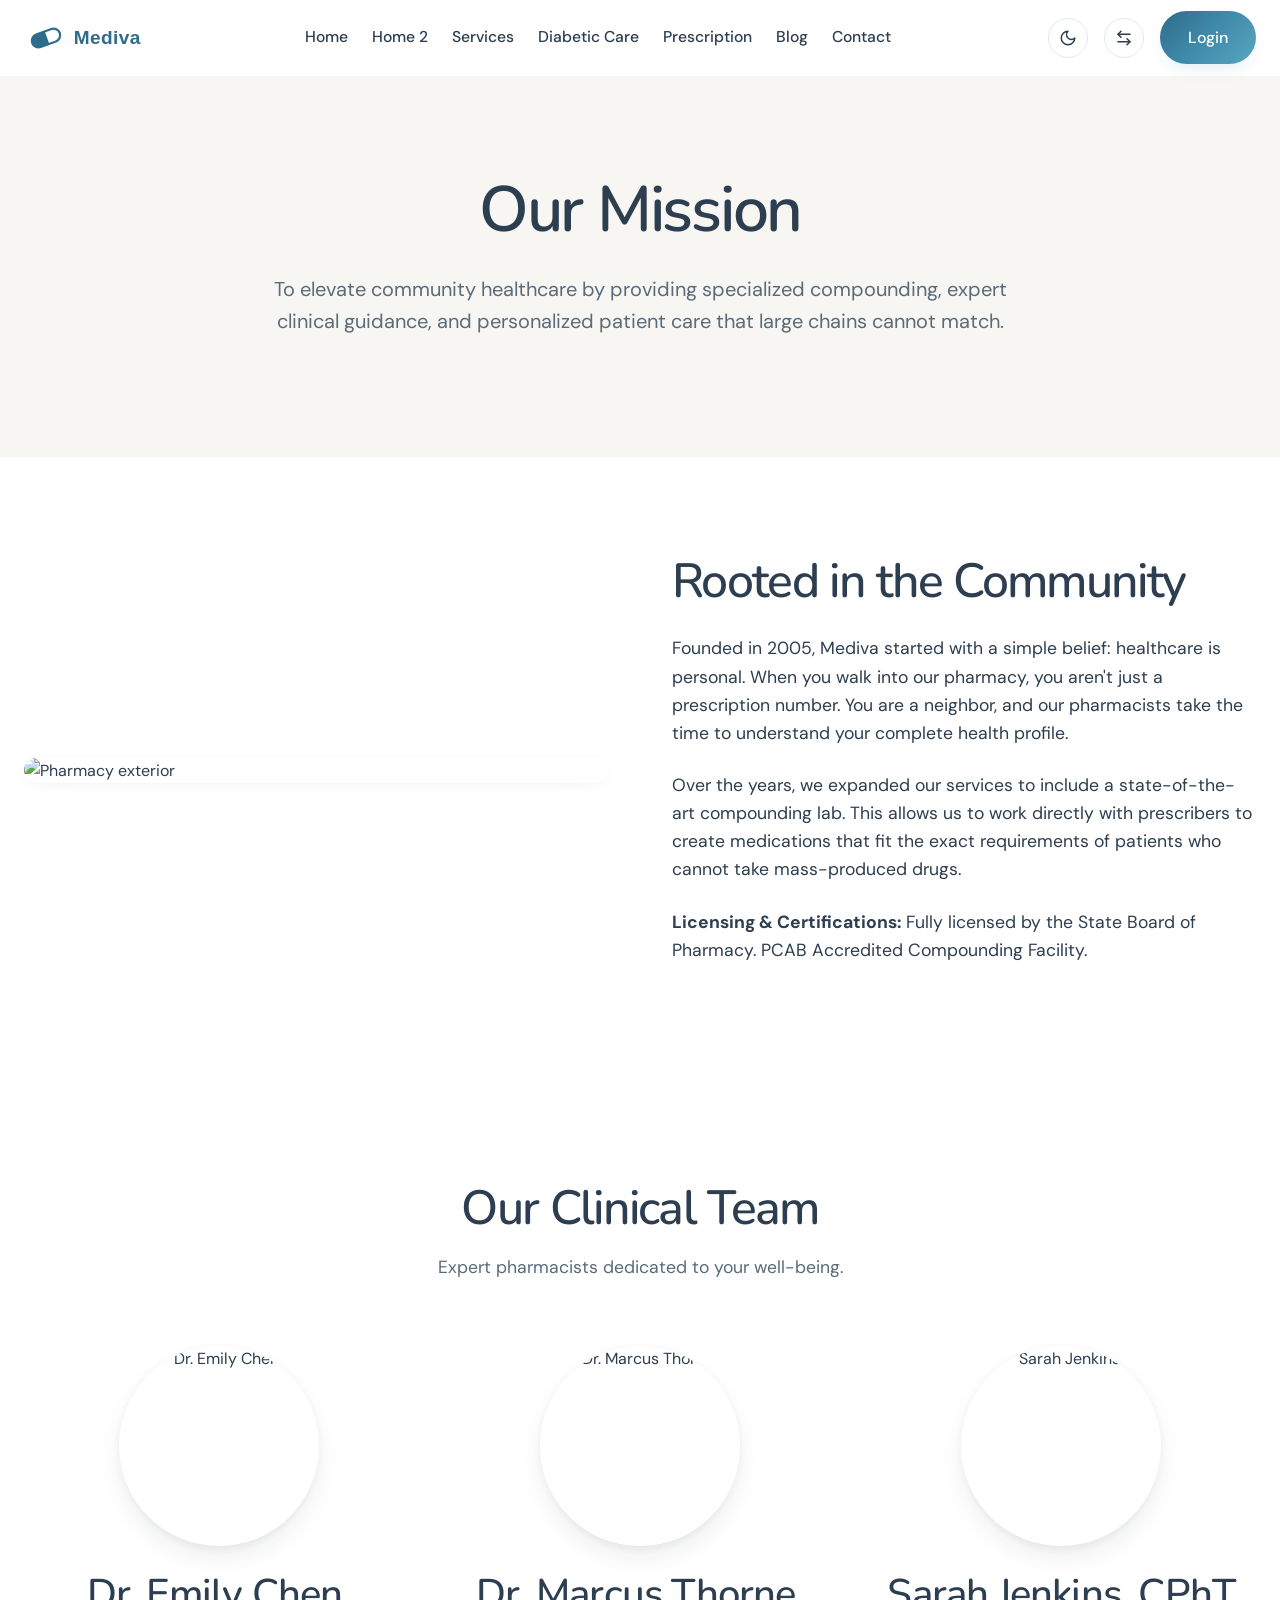
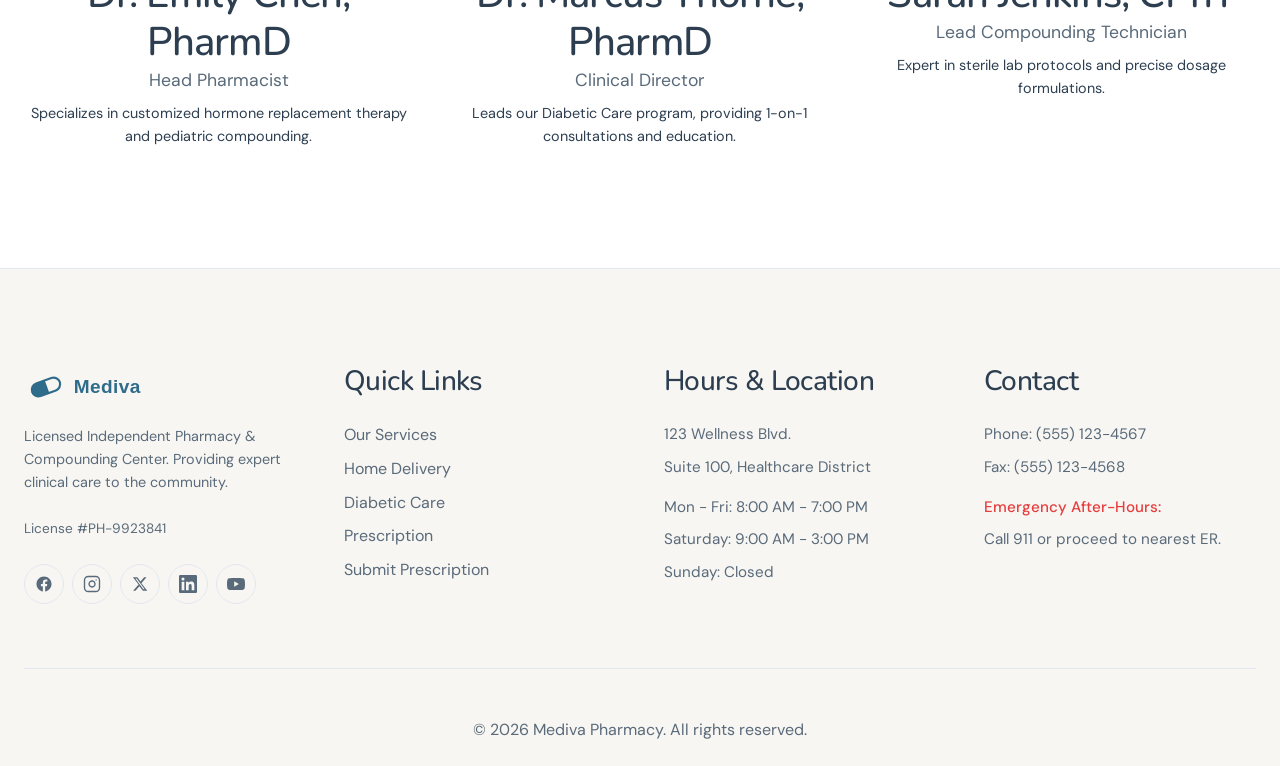
==== commit 89d9268c: "second" ====
--- a/about.html
+++ b/about.html
@@ -16,7 +16,7 @@
   <!-- Navbar -->
   <header class="navbar">
     <div class="container nav-container">
-      <a href="index.html" class="logo">Mediva.</a>
+      <a href="index.html" class="logo"><svg class="site-logo" xmlns="http://www.w3.org/2000/svg" viewBox="0 0 170 60" role="img" aria-label="Mediva"><g fill="none"><g transform="translate(30,30) rotate(-20)"><rect x="-20" y="-9" width="40" height="18" rx="9" ry="9" fill="none" stroke="currentColor" stroke-width="3"/><line x1="0" y1="-9" x2="0" y2="9" stroke="currentColor" stroke-width="3"/><path d="M -20 0 a 9 9 0 0 1 9 -9 h 11 v 18 h -11 a 9 9 0 0 1 -9 -9 z" fill="currentColor"/></g><text x="68" y="38" font-family="'Poppins','Segoe UI',Helvetica,Arial,sans-serif" font-size="26" font-weight="600" letter-spacing="0.5" fill="currentColor">Mediva</text></g></svg></a>
       
       <nav>
         <ul class="nav-menu">
@@ -48,7 +48,7 @@
   <div class="drawer-overlay"></div>
   <aside class="drawer">
     <div class="drawer-header">
-      <span class="logo">Mediva.</span>
+      <span class="logo"><svg class="site-logo" xmlns="http://www.w3.org/2000/svg" viewBox="0 0 170 60" role="img" aria-label="Mediva"><g fill="none"><g transform="translate(30,30) rotate(-20)"><rect x="-20" y="-9" width="40" height="18" rx="9" ry="9" fill="none" stroke="currentColor" stroke-width="3"/><line x1="0" y1="-9" x2="0" y2="9" stroke="currentColor" stroke-width="3"/><path d="M -20 0 a 9 9 0 0 1 9 -9 h 11 v 18 h -11 a 9 9 0 0 1 -9 -9 z" fill="currentColor"/></g><text x="68" y="38" font-family="'Poppins','Segoe UI',Helvetica,Arial,sans-serif" font-size="26" font-weight="600" letter-spacing="0.5" fill="currentColor">Mediva</text></g></svg></span>
       <button class="close-drawer" aria-label="Close menu">&times;</button>
     </div>
 
@@ -138,9 +138,54 @@
     <div class="container">
       <div class="footer-grid">
         <div class="footer-col">
-          <a href="index.html" class="logo" style="display: block; margin-bottom: 1rem;">Mediva.</a>
-          <p style="font-size: 0.9rem; color: var(--text-secondary);">Licensed Independent Pharmacy & Compounding Center. Providing expert clinical care to the community.</p>
+          <a href="index.html" class="logo" style="display: block; margin-bottom: 1rem;"><svg class="site-logo" xmlns="http://www.w3.org/2000/svg" viewBox="0 0 170 60" role="img" aria-label="Mediva"><g fill="none"><g transform="translate(30,30) rotate(-20)"><rect x="-20" y="-9" width="40" height="18" rx="9" ry="9" fill="none" stroke="currentColor" stroke-width="3"/><line x1="0" y1="-9" x2="0" y2="9" stroke="currentColor" stroke-width="3"/><path d="M -20 0 a 9 9 0 0 1 9 -9 h 11 v 18 h -11 a 9 9 0 0 1 -9 -9 z" fill="currentColor"/></g><text x="68" y="38" font-family="'Poppins','Segoe UI',Helvetica,Arial,sans-serif" font-size="26" font-weight="600" letter-spacing="0.5" fill="currentColor">Mediva</text></g></svg></a>
+          <p style="font-size: 0.9rem; color: var(--text-secondary);">Licensed Independent Pharmacy &amp; Compounding
+            Center. Providing expert clinical care to the community.</p>
           <p style="font-size: 0.85rem; margin-top: 1rem; color: var(--text-secondary);">License #PH-9923841</p>
+          <ul class="footer-social" aria-label="Mediva on social media">
+            <li>
+              <a href="#" aria-label="Mediva on Facebook">
+                <svg xmlns="http://www.w3.org/2000/svg" viewBox="0 0 24 24" fill="currentColor" aria-hidden="true">
+                  <path
+                    d="M22 12.06C22 6.5 17.52 2 12 2S2 6.5 2 12.06c0 5.02 3.66 9.18 8.44 9.94v-7.03H7.9v-2.91h2.54V9.85c0-2.52 1.49-3.91 3.77-3.91 1.09 0 2.24.2 2.24.2v2.46h-1.26c-1.24 0-1.63.78-1.63 1.57v1.89h2.78l-.45 2.91h-2.33V22c4.78-.76 8.44-4.92 8.44-9.94Z" />
+                </svg>
+              </a>
+            </li>
+            <li>
+              <a href="#" aria-label="Mediva on Instagram">
+                <svg xmlns="http://www.w3.org/2000/svg" viewBox="0 0 24 24" fill="none" stroke="currentColor"
+                  stroke-width="1.8" stroke-linecap="round" stroke-linejoin="round" aria-hidden="true">
+                  <rect width="20" height="20" x="2" y="2" rx="5" />
+                  <path d="M16 11.37A4 4 0 1 1 12.63 8 4 4 0 0 1 16 11.37Z" />
+                  <line x1="17.5" x2="17.51" y1="6.5" y2="6.5" />
+                </svg>
+              </a>
+            </li>
+            <li>
+              <a href="#" aria-label="Mediva on X">
+                <svg xmlns="http://www.w3.org/2000/svg" viewBox="0 0 24 24" fill="currentColor" aria-hidden="true">
+                  <path
+                    d="M17.53 3h3.14l-6.86 7.84L21.75 21h-5.9l-4.62-6.04L5.94 21H2.8l7.33-8.38L2.5 3h6.05l4.18 5.52L17.53 3Zm-1.1 16.13h1.74L7.65 4.78H5.79l10.64 14.35Z" />
+                </svg>
+              </a>
+            </li>
+            <li>
+              <a href="#" aria-label="Mediva on LinkedIn">
+                <svg xmlns="http://www.w3.org/2000/svg" viewBox="0 0 24 24" fill="currentColor" aria-hidden="true">
+                  <path
+                    d="M20.45 20.45h-3.55v-5.57c0-1.33-.03-3.04-1.85-3.04-1.85 0-2.14 1.45-2.14 2.94v5.67H9.35V9h3.41v1.56h.05a3.74 3.74 0 0 1 3.37-1.85c3.6 0 4.27 2.37 4.27 5.46v6.28ZM5.34 7.43a2.06 2.06 0 1 1 0-4.12 2.06 2.06 0 0 1 0 4.12ZM7.12 20.45H3.56V9h3.56v11.45ZM22.22 0H1.77C.79 0 0 .77 0 1.72v20.56C0 23.23.79 24 1.77 24h20.45c.98 0 1.78-.77 1.78-1.72V1.72C24 .77 23.2 0 22.22 0Z" />
+                </svg>
+              </a>
+            </li>
+            <li>
+              <a href="#" aria-label="Mediva on YouTube">
+                <svg xmlns="http://www.w3.org/2000/svg" viewBox="0 0 24 24" fill="currentColor" aria-hidden="true">
+                  <path
+                    d="M23.5 6.5a3.02 3.02 0 0 0-2.12-2.14C19.5 3.85 12 3.85 12 3.85s-7.5 0-9.38.51A3.02 3.02 0 0 0 .5 6.5C0 8.38 0 12 0 12s0 3.62.5 5.5a3.02 3.02 0 0 0 2.12 2.14c1.88.51 9.38.51 9.38.51s7.5 0 9.38-.51a3.02 3.02 0 0 0 2.12-2.14C24 15.62 24 12 24 12s0-3.62-.5-5.5ZM9.6 15.57V8.43L15.82 12 9.6 15.57Z" />
+                </svg>
+              </a>
+            </li>
+          </ul>
         </div>
         <div class="footer-col">
           <h4>Quick Links</h4>
@@ -148,12 +193,12 @@
             <li><a href="services.html">Our Services</a></li>
             <li><a href="prescription.html#delivery">Home Delivery</a></li>
             <li><a href="diabetic-care.html">Diabetic Care</a></li>
-      <li><a href="prescription.html">Prescription</a></li>
+            <li><a href="prescription.html">Prescription</a></li>
             <li><a href="prescription.html">Submit Prescription</a></li>
           </ul>
         </div>
         <div class="footer-col">
-          <h4>Hours & Location</h4>
+          <h4>Hours &amp; Location</h4>
           <ul class="footer-links" style="color: var(--text-secondary); font-size: 0.95rem;">
             <li>123 Wellness Blvd.</li>
             <li>Suite 100, Healthcare District</li>
--- a/assets/css/style.css
+++ b/assets/css/style.css
@@ -152,16 +152,6 @@
   transform: translateY(-2px);
 }
 
-.btn-accent {
-  background-color: var(--accent-color);
-  color: #FFFFFF;
-}
-.btn-accent:hover {
-  background-color: var(--accent-hover);
-  color: #FFFFFF;
-  transform: translateY(-2px);
-}
-
 .btn-outline {
   background-color: transparent;
   color: var(--primary-color);
@@ -204,6 +194,20 @@
   color: var(--primary-color);
 }
 
+/* Brand mark. One size everywhere it appears — navbar, drawer, footer and the
+   auth pages. Inline SVG so currentColor picks up the theme's primary. */
+.logo,
+.auth-brand {
+  display: inline-flex;
+  align-items: center;
+  line-height: 0;
+}
+.site-logo {
+  height: 44px;
+  width: auto;
+  color: var(--primary-color);
+}
+
 .nav-menu {
   display: flex;
   align-items: center;
@@ -419,6 +423,34 @@
 .footer-links li { margin-bottom: var(--spacing-2); }
 .footer-links a { color: var(--text-secondary); }
 .footer-links a:hover { color: var(--primary-color); }
+/* Social row in the first footer column */
+.footer-social {
+  list-style: none;
+  display: flex;
+  flex-wrap: wrap;
+  gap: var(--spacing-2);
+  margin-top: var(--spacing-4);
+}
+.footer-social a {
+  display: inline-flex;
+  align-items: center;
+  justify-content: center;
+  width: 40px;
+  height: 40px;
+  border-radius: 50%;
+  border: 1px solid var(--border-color);
+  color: var(--text-secondary);
+  transition: color 0.25s ease, border-color 0.25s ease, background-color 0.25s ease, transform 0.25s ease;
+}
+.footer-social a:hover,
+.footer-social a:focus-visible {
+  color: #FFFFFF;
+  background-color: var(--primary-color);
+  border-color: var(--primary-color);
+  transform: translateY(-2px);
+}
+.footer-social svg { width: 18px; height: 18px; }
+
 .footer-bottom {
   text-align: center;
   padding-top: var(--spacing-6);
@@ -477,6 +509,9 @@
   margin-top: var(--spacing-6);
   animation: slideUp 0.8s ease 0.4s backwards;
   justify-content: center;
+}
+.hero-actions .btn {
+  min-width: 220px;
 }
 .hero-image {
   position: absolute;
@@ -548,7 +583,12 @@
   }
   .hero-actions { flex-direction: column; width: 100%; }
   .hero-actions .btn { width: 100%; }
-  .footer-grid { grid-template-columns: 1fr; text-align: center; }
+  /* Keep the four columns as a left-aligned 2x2 block, not one tall stack */
+  .footer-grid {
+    grid-template-columns: repeat(2, 1fr);
+    column-gap: var(--spacing-5);
+    row-gap: var(--spacing-8);
+  }
 
   /* About section stacked ordering: text first, image below */
   .about-grid {
@@ -565,6 +605,9 @@
 
 @media (max-width: 360px) {
   .drawer { width: 100%; }
+
+  /* Too narrow for two columns — stack the four footer blocks 1x4 */
+  .footer-grid { grid-template-columns: 1fr; }
 }
 
 /* ==========================================================================
@@ -688,14 +731,6 @@
   transform: translateY(-3px);
   box-shadow: 0 16px 32px -12px var(--primary-glow);
 }
-.btn-accent {
-  background-image: var(--gradient-accent);
-  box-shadow: 0 8px 20px -8px rgba(222, 123, 107, 0.45);
-}
-.btn-accent:hover {
-  transform: translateY(-3px);
-  box-shadow: 0 16px 32px -12px rgba(222, 123, 107, 0.5);
-}
 .btn-outline {
   border-width: 1.5px;
   backdrop-filter: blur(8px);
@@ -861,16 +896,16 @@
   position: absolute;
   inset: 0;
   background: linear-gradient(180deg,
-      rgba(255, 255, 255, 0.94) 0%,
-      rgba(255, 255, 255, 0.82) 55%,
-      rgba(255, 255, 255, 0.96) 100%);
+      rgba(255, 255, 255, 0.86) 0%,
+      rgba(255, 255, 255, 0.70) 55%,
+      rgba(255, 255, 255, 0.88) 100%);
   backdrop-filter: blur(2px);
 }
 [data-theme="dark"] .hero-veil {
   background: linear-gradient(180deg,
-      rgba(18, 26, 34, 0.94) 0%,
-      rgba(18, 26, 34, 0.8) 55%,
-      rgba(18, 26, 34, 0.97) 100%);
+      rgba(18, 26, 34, 0.88) 0%,
+      rgba(18, 26, 34, 0.70) 55%,
+      rgba(18, 26, 34, 0.90) 100%);
 }
 
 /* --------------------------------------------------------------------------
@@ -1627,7 +1662,7 @@
   letter-spacing: -0.02em;
   margin-bottom: var(--spacing-6);
 }
-.auth-brand svg { width: 26px; height: 26px; }
+.auth-brand .site-logo { height: 44px; width: auto; }
 
 .auth-container h1 {
   font-size: clamp(1.5rem, 6vw, 1.85rem);
@@ -1812,7 +1847,22 @@
   opacity: 0.35;
 }
 
+/* Photo variant: the page sets an inline background-image, which replaces the
+   tinted gradients above. The veil keeps the title legible in both themes. */
+.page-hero.has-image {
+  background-size: cover;
+  background-position: center;
+  background-repeat: no-repeat;
+  padding-block: var(--spacing-12);
+}
+.page-hero.has-image .hero-veil { z-index: 0; }
+.page-hero.has-image .container { position: relative; z-index: 1; }
+
 .page-hero .section-header { margin-bottom: 0; }
+.page-hero .section-header h1 {
+  font-size: var(--text-h2);
+  color: var(--primary-color);
+}
 .page-hero .section-header p { font-size: var(--text-lead); }
 
 @media (max-width: 600px) {
@@ -1840,12 +1890,26 @@
   color: var(--text-secondary);
   line-height: 1.6;
 }
+.intro-image-wrapper {
+  overflow: hidden;
+  border-radius: var(--border-radius);
+  box-shadow: var(--shadow-soft);
+  transition: transform 0.4s cubic-bezier(0.165, 0.84, 0.44, 1), box-shadow 0.4s cubic-bezier(0.165, 0.84, 0.44, 1);
+}
 .intro-image-wrapper img {
-  border-radius: var(--border-radius);
   width: 100%;
   display: block;
-  box-shadow: var(--shadow-soft);
-}
+  transition: transform 0.5s cubic-bezier(0.165, 0.84, 0.44, 1), filter 0.5s ease;
+}
+.intro-image-wrapper:hover {
+  transform: translateY(-5px);
+  box-shadow: 0 12px 32px rgba(47, 107, 138, 0.15);
+}
+.intro-image-wrapper:hover img {
+  transform: scale(1.05);
+  filter: brightness(1.03);
+}
+
 
 @media (max-width: 767px) {
   .compounding-intro-row {
@@ -2282,3 +2346,37 @@
 }
 .post-note h4 { margin-bottom: 0.5rem; font-size: 1.2rem; }
 .post-note p { margin-bottom: 0; font-size: 1rem; color: var(--text-secondary); }
+
+/* Steps grid customization */
+.steps-grid {
+  display: grid;
+  gap: 2rem;
+  width: 100%;
+}
+
+@media (max-width: 767px) {
+  .steps-grid {
+    grid-template-columns: 1fr;
+    max-width: 360px;
+    margin-inline: auto;
+  }
+}
+
+@media (min-width: 768px) and (max-width: 1023px) {
+  .steps-grid {
+    grid-template-columns: repeat(2, 1fr);
+  }
+  .steps-grid .card:last-child {
+    grid-column: span 2;
+    justify-self: center;
+    max-width: calc(50% - 1rem);
+    width: 100%;
+  }
+}
+
+@media (min-width: 1024px) {
+  .steps-grid {
+    grid-template-columns: repeat(3, 1fr);
+  }
+}
+
